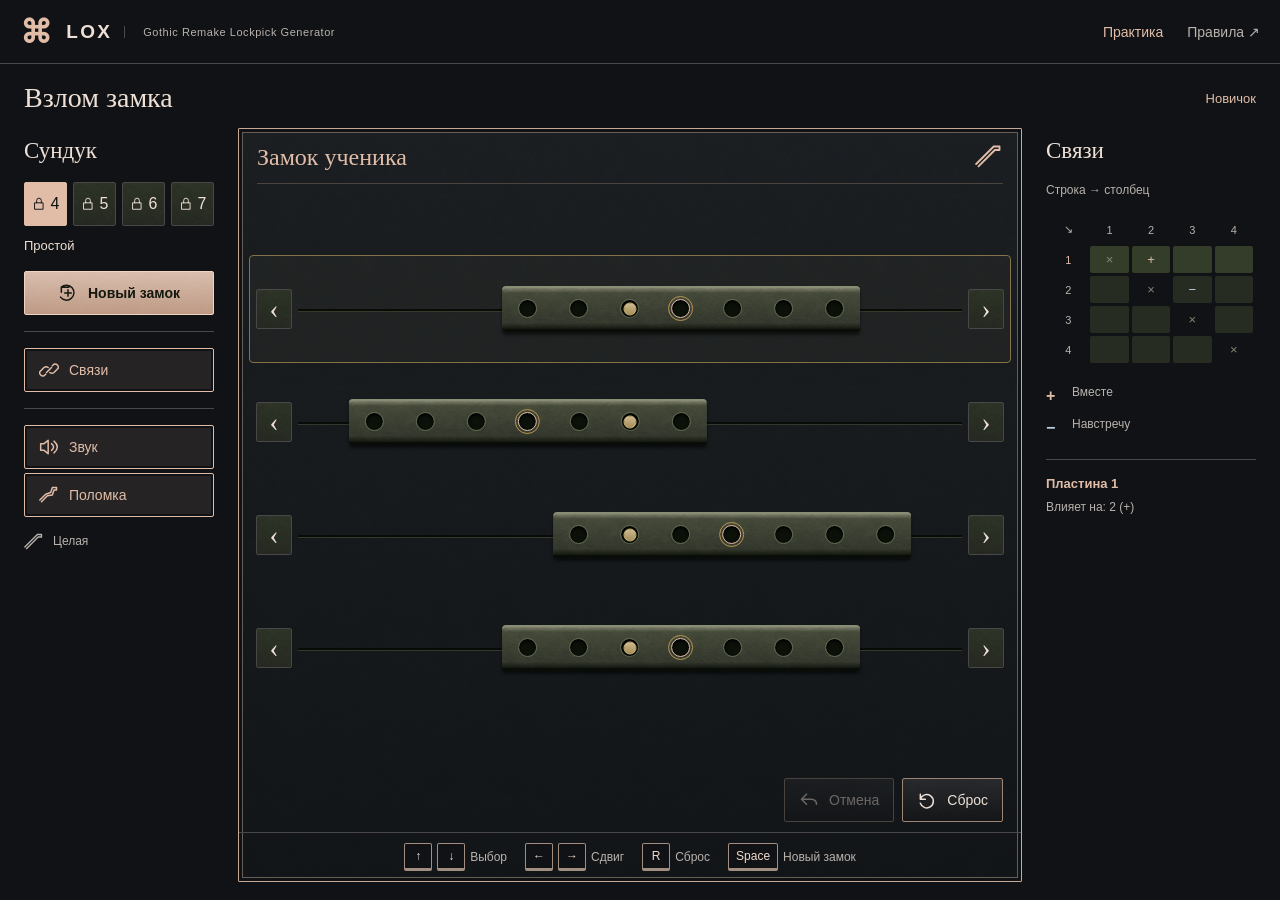
==== index.html @ d57dace9 "Flash LOX on pick break without intercepting input" ====
<!doctype html>
<html lang="ru"><head><meta charset="UTF-8"><meta name="viewport" content="width=device-width,initial-scale=1,viewport-fit=cover"><meta name="theme-color" content="#111310"><meta name="description" content="LOX — игра по мотивам взлома замков Gothic Remake: случайные решаемые сундуки, связанные пластины и объяснение механики."><title>LOX</title><link rel="stylesheet" href="./style.css?v=299eef007b3b"></head>
<body class="game-page"><header class="header"><a href="./" class="brand"><span class="brand-mark">⌘</span> LOX <span class="brand-sub">Gothic Remake Lockpick Generator</span></a><nav aria-label="Главная навигация"><a href="./" aria-current="page">Практика</a><a href="./guide.html">Правила <span aria-hidden="true">↗</span></a></nav><div class="mobile-nav"><button id="open-links"><svg class="icon" viewBox="0 0 24 24" fill="none" stroke="currentColor" stroke-width="1.6" stroke-linecap="round" stroke-linejoin="round" aria-hidden="true"><path d="m9 15 6-6 M8 17l-2 2a4 4 0 0 1-5-5l5-5a4 4 0 0 1 5 0 M16 7l2-2a4 4 0 0 1 5 5l-5 5a4 4 0 0 1-5 0"/></svg><span>Связи</span></button><button id="open-menu"><svg class="icon" viewBox="0 0 24 24" fill="none" stroke="currentColor" stroke-width="1.6" stroke-linecap="round" stroke-linejoin="round" aria-hidden="true"><path d="M4 6h16M4 12h16M4 18h16"/></svg><span>Меню</span></button></div></header>
<main class="workspace"><div class="page-heading"><h1>Взлом замка</h1><div class="mode-tag" id="mode-tag">Новичок</div></div>
<div class="layout"><aside class="setup"><section><h2>Сундук</h2><fieldset><legend class="sr-only">Сложность замка</legend><div class="levels"><button data-count="4" aria-pressed="true"><svg class="icon" viewBox="0 0 24 24" fill="none" stroke="currentColor" stroke-width="1.6" stroke-linecap="round" stroke-linejoin="round" aria-hidden="true"><path d="M5 10h14v11H5z M8 10V6a4 4 0 0 1 8 0v4"/></svg><span>4</span></button><button data-count="5" aria-pressed="false"><svg class="icon" viewBox="0 0 24 24" fill="none" stroke="currentColor" stroke-width="1.6" stroke-linecap="round" stroke-linejoin="round" aria-hidden="true"><path d="M5 10h14v11H5z M8 10V6a4 4 0 0 1 8 0v4"/></svg><span>5</span></button><button data-count="6" aria-pressed="false"><svg class="icon" viewBox="0 0 24 24" fill="none" stroke="currentColor" stroke-width="1.6" stroke-linecap="round" stroke-linejoin="round" aria-hidden="true"><path d="M5 10h14v11H5z M8 10V6a4 4 0 0 1 8 0v4"/></svg><span>6</span></button><button data-count="7" aria-pressed="false"><svg class="icon" viewBox="0 0 24 24" fill="none" stroke="currentColor" stroke-width="1.6" stroke-linecap="round" stroke-linejoin="round" aria-hidden="true"><path d="M5 10h14v11H5z M8 10V6a4 4 0 0 1 8 0v4"/></svg><span>7</span></button></div></fieldset><div class="level-caption"><strong id="difficulty">Простой</strong></div><button class="primary" id="new"><svg class="icon" viewBox="0 0 24 24" fill="none" stroke="currentColor" stroke-width="1.6" stroke-linecap="round" stroke-linejoin="round" aria-hidden="true"><path d="M4 5h9M4 5v6M4 5a9 9 0 1 1-1 12 M12 8v8m-4-4h8"/></svg><span>Новый замок</span></button></section><section class="settings"><button class="toggle" id="show-links" aria-pressed="true"><svg class="icon" viewBox="0 0 24 24" fill="none" stroke="currentColor" stroke-width="1.6" stroke-linecap="round" stroke-linejoin="round" aria-hidden="true"><path d="m9 15 6-6 M8 17l-2 2a4 4 0 0 1-5-5l5-5a4 4 0 0 1 5 0 M16 7l2-2a4 4 0 0 1 5 5l-5 5a4 4 0 0 1-5 0"/></svg><span>Связи</span></button></section><section class="audio-settings"><button class="toggle" id="sound" aria-pressed="true"><svg class="icon" viewBox="0 0 24 24" fill="none" stroke="currentColor" stroke-width="1.6" stroke-linecap="round" stroke-linejoin="round" aria-hidden="true"><path d="M11 4 6 8H2v8h4l5 4z M15 8q5 4 0 8 M18 5q8 7 0 14"/></svg><span>Звук</span></button><button class="toggle" id="fragile" aria-pressed="true"><svg class="icon" viewBox="0 0 24 24" fill="none" stroke="currentColor" stroke-width="1.6" stroke-linecap="round" stroke-linejoin="round" aria-hidden="true"><path d="M3 20 10 13l6-1 2-6h3V3h-5l-2 6-6 2-7 7"/></svg><span>Поломка</span></button><p class="fine" id="pick-status">Целая</p><button id="replace-pick" class="primary" hidden><svg class="icon" viewBox="0 0 24 24" fill="none" stroke="currentColor" stroke-width="1.6" stroke-linecap="round" stroke-linejoin="round" aria-hidden="true"><path d="M3 20 17 6h4V3h-5L1 18"/></svg><span>Заменить</span></button></section></aside>
<section class="game" aria-label="Замок"><div class="game-heading"><div><h2 id="chest-name">Замок ученика</h2></div><span id="status-label" class="status-label">Закрыт</span></div><div id="board" class="board"></div><div class="game-bottom"><div id="result" class="result" role="status" hidden></div><div class="secondary-actions"><button id="undo" class="quiet" disabled><svg class="icon" viewBox="0 0 24 24" fill="none" stroke="currentColor" stroke-width="1.6" stroke-linecap="round" stroke-linejoin="round" aria-hidden="true"><path d="M9 5 3 11l6 6M3 11h12a6 6 0 0 1 6 6"/></svg><span>Отмена</span></button><button id="reset" class="quiet"><svg class="icon" viewBox="0 0 24 24" fill="none" stroke="currentColor" stroke-width="1.6" stroke-linecap="round" stroke-linejoin="round" aria-hidden="true"><path d="M4 5v6h6 M4 11a8 8 0 1 1 0 5"/></svg><span>Сброс</span></button></div></div><div class="mobile-controls"><button id="mobile-left" aria-label="Сдвинуть выбранную пластину влево">‹</button><button id="mobile-action" aria-label="Новый замок"><svg class="icon" viewBox="0 0 24 24" fill="none" stroke="currentColor" stroke-width="1.6" stroke-linecap="round" stroke-linejoin="round" aria-hidden="true"><path d="M4 5h9M4 5v6M4 5a9 9 0 1 1-1 12 M12 8v8m-4-4h8"/></svg><span>Новый замок</span></button><button id="mobile-right" aria-label="Сдвинуть выбранную пластину вправо">›</button></div><div class="keyboard-hint"><span><kbd>↑</kbd><kbd>↓</kbd> Выбор</span><span><kbd>←</kbd><kbd>→</kbd> Сдвиг</span><span><kbd>R</kbd> Сброс</span><span><kbd>Space</kbd> Новый замок</span></div></section>
<aside class="connections"><h2>Связи</h2><p class="connection-intro">Строка → столбец</p><div id="matrix"></div><div class="link-legend"><p><b class="same">+</b><span>Вместе</span></p><p><b class="opposite">−</b><span>Навстречу</span></p></div><div class="selected-note" id="selected-note"></div></aside></div><footer><span>LOX</span><a href="./guide.html">Правила</a></footer></main><dialog id="mobile-menu" class="game-sheet" aria-labelledby="menu-title"><div class="sheet-heading"><h2 id="menu-title">Меню</h2><button data-close aria-label="Закрыть меню">✕</button></div><div id="menu-content"></div><a class="rules-link" href="./guide.html">Правила ↗</a></dialog><dialog id="mobile-links" class="game-sheet" aria-labelledby="links-title"><div class="sheet-heading"><h2 id="links-title">Связи</h2><button data-close aria-label="Закрыть связи">✕</button></div><div id="links-content"></div></dialog><div id="break-flash" class="break-flash" aria-hidden="true"><span>LOX</span></div><script type="module" src="./app.js?v=8a632937f5eb"></script></body></html>
---- style.css ----
:root{color-scheme:dark;--bg:#111310;--panel:#1a1e18;--line:#3c4235;--muted:#aeb3a3;--text:#e7e8dd;--gold:#d4b875;--red:#eb9b86;--metal:url('./assets/iron.jpg?v=0854e45d810f');--spring:cubic-bezier(.18,.85,.3,1.06);font:16px Arial,Helvetica,sans-serif;color:var(--text);background:var(--bg)}
@supports (transition-timing-function:linear(0,1)){:root{--spring:linear(0,.16,.44,.7,.88,.98,1.018,1.012,1)}}
*{box-sizing:border-box}body{margin:0}a{color:inherit;text-decoration:none}button,input,a{-webkit-tap-highlight-color:transparent}button,a{touch-action:manipulation}button{font:inherit;color:inherit;cursor:pointer;border:1px solid var(--line);border-radius:4px;background:linear-gradient(#293023dd,#20251ddd),var(--metal);transition:transform 180ms var(--spring),border-color 150ms,background-color 150ms}button:hover:not(:disabled){border-color:var(--gold)}button:active:not(:disabled){transform:scale(.96)}button:disabled{opacity:.4;cursor:default}button:focus-visible,a:focus-visible,input:focus-visible,summary:focus-visible,.plate:focus-visible{outline:2px solid var(--gold);outline-offset:2px}h1,h2,h3{font-family:Georgia,serif;font-weight:400;text-wrap:balance;margin:0}p{line-height:1.45;margin:0}h1{font-size:28px}h2{font-size:23px}h3{font-size:21px}[hidden]{display:none!important}.sr-only{position:absolute;width:1px;height:1px;padding:0;margin:-1px;overflow:hidden;clip:rect(0,0,0,0);white-space:nowrap;border:0}
.header{height:calc(64px + env(safe-area-inset-top));padding:env(safe-area-inset-top) max(20px,env(safe-area-inset-right)) 0 max(20px,env(safe-area-inset-left));border-bottom:1px solid var(--line);display:flex;align-items:center;justify-content:space-between;gap:20px}.brand{display:flex;align-items:center;gap:12px;font-size:19px;font-weight:600;letter-spacing:.12em}.brand-mark{color:var(--gold);font-size:32px}.brand-sub{font-size:11px;letter-spacing:.05em;font-weight:400;color:var(--muted);padding-left:18px;border-left:1px solid var(--line)}nav{display:flex;gap:24px;font-size:14px}nav a{padding:12px 0;color:var(--muted)}nav a[aria-current],nav a:hover{color:var(--gold)}.mobile-nav,.mobile-controls{display:none}
.game-page{height:100dvh;overflow:hidden;overscroll-behavior:none}.workspace{max-width:1600px;margin:0 auto}.game-page .workspace{height:calc(100dvh - 64px - env(safe-area-inset-top));padding:18px 24px max(18px,env(safe-area-inset-bottom));display:flex;flex-direction:column;gap:14px}.page-heading{display:flex;align-items:center;justify-content:space-between;flex:none}.mode-tag{color:var(--gold);font-size:13px}.layout{display:grid;grid-template-columns:190px minmax(0,1fr) 210px;gap:24px;flex:1;min-height:0}.setup,.connections{min-height:0;overflow:auto;padding:10px 0}.setup h2,.connections h2{margin-bottom:18px}fieldset{border:0;margin:0;padding:0}.levels{display:flex;gap:6px}.levels button{flex:1;min-width:0;height:44px}.levels button[aria-pressed=true]{background:var(--gold);color:var(--bg);border-color:var(--gold)}.level-caption{font-size:13px;margin:12px 0 18px}.level-caption strong{font-weight:400}.primary{width:100%;min-height:44px;display:flex;align-items:center;justify-content:space-between;padding:10px 12px;background:linear-gradient(#d4b875ee,#b89c5bee),var(--metal);color:#15180f;border-color:var(--gold);font-size:14px;font-weight:600}.settings{margin:20px 0;padding:18px 0;border-block:1px solid var(--line)}.check{display:flex;align-items:center;gap:10px;min-height:36px;font-size:14px;cursor:pointer}.audio-settings .check{margin-bottom:8px}input[type=checkbox]{appearance:none;flex:none;width:30px;height:18px;margin:0;border-radius:12px;background:#393f32;border:1px solid #717964;position:relative}input[type=checkbox]:before{content:'';position:absolute;left:3px;top:3px;width:10px;height:10px;border-radius:50%;background:var(--muted);transition:transform 180ms var(--spring)}input:checked{border-color:var(--gold)}input:checked:before{background:var(--gold);transform:translateX(12px)}.fine{color:var(--muted);font-size:12px;margin:10px 0}.audio-settings .primary{margin-top:12px}
.game{min-width:0;min-height:0;display:flex;flex-direction:column;border:3px solid #555747;border-radius:6px;background:linear-gradient(#191d17f5,#171b15f5),var(--metal);box-shadow:inset 0 0 0 1px #090c08;overflow:hidden}.game-heading{padding:14px 18px;display:flex;align-items:center;justify-content:space-between;gap:10px;flex:none}.game-heading h2{font-size:24px}.status-label{font-size:11px;padding:6px 8px;border:1px solid #656047;color:var(--gold);border-radius:3px;flex:none}.status-label.won{color:var(--red);border-color:var(--red)}.board{flex:1;min-height:0;display:flex;flex-direction:column;justify-content:center;gap:5px;padding:0 10px}.plate{flex:1;min-height:0;max-height:108px;display:grid;grid-template-columns:36px minmax(0,1fr) 36px;gap:6px;align-items:center;padding:3px 6px;border:1px solid transparent;border-radius:4px;touch-action:none;user-select:none;-webkit-user-select:none}.plate.selected{background:#d4b8750b;border-color:#827448}.arrow{height:40px;font:27px Georgia,serif;padding:0}.rail{position:relative;min-width:0;height:100%;max-height:64px;overflow:hidden;container-type:inline-size}.rail:before{content:'';position:absolute;top:50%;left:0;right:0;height:2px;background:#080b07;box-shadow:0 1px #34392b}.plate-track{position:absolute;top:50%;left:calc(100% * 3 / 13);width:calc(100% * 7 / 13);height:78%;max-height:46px;translate:0 -50%;display:grid;grid-template-columns:repeat(7,minmax(0,1fr));align-items:center;background:linear-gradient(#a2a58a99,#434b37bb 12%,#2d3427aa 85%,#10150dee),var(--metal);background-size:auto,128px;border-top:2px solid #888e73;border-bottom:3px solid #090d07;border-radius:4px;box-shadow:0 3px 3px #0008;transition:transform 170ms var(--spring) 45ms}.hole{justify-self:center;width:clamp(8px,3.5cqw,19px);aspect-ratio:1;border-radius:50%;background:#0b1009;border:1px solid #677056;box-shadow:inset 0 2px 3px #000}.hole.target{border-color:var(--gold);outline:1px solid #b99552;outline-offset:2px}.fixed-pin{position:absolute;left:50%;top:50%;width:clamp(5px,2.3cqw,13px);aspect-ratio:1;border-radius:50%;transform:translate(-50%,-50%);background:linear-gradient(#e4cea0dd,#b4995cdd),var(--metal);border:1px solid #d1b779;box-shadow:0 1px 2px #000;pointer-events:none;z-index:1}.centered .fixed-pin{background:linear-gradient(#ed8868dd,#be4f35dd),var(--metal);border-color:#ed9276;box-shadow:0 1px 2px #321309}.moving .fixed-pin{animation:pin-dip 250ms linear}.plate.blocked{border-color:var(--red);background:#56302366;animation:edge-shake 240ms ease-out}.blocked .plate-track{border-color:var(--red)}
@keyframes pin-dip{0%{transform:translate(-50%,-50%) scale(1)}18%,86%{transform:translate(-50%,-50%) scale(.84)}94%{transform:translate(-50%,-50%) scale(1.015)}100%{transform:translate(-50%,-50%) scale(1)}}
@keyframes edge-shake{0%,100%{transform:translateX(0)}18%{transform:translateX(-4px)}40%{transform:translateX(3px)}65%{transform:translateX(-2px)}82%{transform:translateX(1px)}}
.board-legend{padding:6px 18px;display:flex;justify-content:flex-end;font-size:12px;color:var(--red);flex:none}.game-feedback{flex:none;min-height:32px;padding:7px 18px;border-block:1px solid var(--line);font-size:12px;color:var(--muted);line-height:1.4}.game-feedback.error{color:var(--red)}.game-bottom{padding:7px 18px;display:flex;align-items:center;justify-content:space-between;gap:10px;flex:none}.metrics{display:flex;gap:18px}.metrics div{display:flex;align-items:baseline;gap:5px}.metrics span{font-size:17px}.metrics small{font-size:11px;color:var(--muted)}.secondary-actions{display:flex;gap:12px}.quiet{border:0;background:none;min-height:36px;font-size:12px;padding:4px}.keyboard-hint{display:flex;justify-content:center;gap:14px;padding:8px;font-size:11px;color:var(--muted);border-top:1px solid var(--line);flex:none}kbd{font:inherit}.game-page footer{display:none}.connection-intro{font-size:12px;color:var(--muted);margin-bottom:14px}table{width:100%;table-layout:fixed;border-spacing:3px;font-size:13px}th,td{height:27px;text-align:center;font-weight:400}th{font-size:11px;color:var(--muted)}td{background:#262c21;border-radius:2px}.self{background:transparent;color:#7e8872}.active td{background:#343d29}.active th,.same{color:var(--gold)}.opposite{color:#b9d0dc}.link-legend{margin-top:18px}.link-legend p{display:flex;gap:12px;margin:8px 0;font-size:12px;color:var(--muted)}.link-legend b{font-size:16px;width:14px}.selected-note{border-top:1px solid var(--line);margin-top:20px;padding-top:16px;font-size:13px;color:var(--gold)}.selected-note p{font-size:12px;color:var(--muted);margin-top:8px}.hidden-map{padding:20px;text-align:center;color:var(--muted)}.hidden-map span{display:block;font-size:28px;margin-bottom:12px}
.game-sheet{color:var(--text);background:var(--panel);border:1px solid #72765c;border-radius:10px;width:min(440px,calc(100% - 20px));max-height:calc(100dvh - 24px);padding:18px 22px;overscroll-behavior:contain}.game-sheet::backdrop{background:#000b}.sheet-heading{display:flex;justify-content:space-between;align-items:center;margin-bottom:14px}.sheet-heading button{width:44px;height:44px}.game-sheet .setup,.game-sheet .connections{padding:0;overflow:visible}.game-sheet .setup h2,.game-sheet .connections h2{display:none}.game-sheet .check{min-height:44px}.game-sheet table td,.game-sheet table th{height:32px}.rules-link{display:block;color:var(--gold);padding:16px 0 4px}
@media(max-width:1100px),(max-height:700px){.game-page .header{height:calc(52px + env(safe-area-inset-top));gap:10px}.game-page .header nav,.game-page .page-heading{display:none}.game-page .workspace{height:calc(100dvh - 52px - env(safe-area-inset-top));padding:8px max(10px,env(safe-area-inset-right)) max(8px,env(safe-area-inset-bottom)) max(10px,env(safe-area-inset-left));max-width:900px;width:100%}.layout{display:flex}.game{width:100%}.mobile-nav{display:flex;gap:6px}.mobile-nav button{min-height:44px;padding:0 12px;background:none;border-color:transparent;font-size:14px}.mobile-controls{display:grid;grid-template-columns:56px 1fr 56px;gap:8px;padding:6px 10px 8px;border-top:1px solid var(--line);flex:none}.mobile-controls button{height:44px;font-size:28px}.mobile-controls #mobile-action{font-size:13px;border-color:transparent;background:none;color:var(--muted)}.mobile-controls #mobile-action.ready{background:var(--gold);color:var(--bg)}.keyboard-hint{display:none}.plate{grid-template-columns:minmax(0,1fr);padding:3px 6px;max-height:100px}.plate .arrow{display:none}.game-heading{padding:10px 14px}.game-heading h2{font-size:21px}}
@media(max-width:650px){.brand-sub,.brand-mark{display:none}.header{padding-left:16px;padding-right:12px}.board{padding:0 6px;gap:3px}.game-heading h2{font-size:20px}.game-bottom,.game-feedback{padding-left:12px;padding-right:12px}.metrics{gap:12px}.secondary-actions{gap:8px}}
@media(max-height:500px){.game-page .workspace{max-width:none;padding-top:4px;padding-bottom:4px}.game-page .game{display:grid;grid-template-columns:minmax(0,1fr) 210px;grid-template-rows:40px minmax(0,1fr) 42px 58px}.board{grid-column:1;grid-row:1/5;padding:5px;gap:1px}.game-heading{grid-column:2;grid-row:1}.game-heading h2{font-size:17px}.status-label{display:none}.board-legend{display:none}.game-feedback{grid-column:2;grid-row:2;align-self:start}.game-bottom{grid-column:2;grid-row:3;padding:2px 6px;gap:4px}.metrics{gap:8px}.metrics small{font-size:9px}.secondary-actions{gap:4px}.quiet{font-size:11px}.mobile-controls{grid-column:2;grid-row:4;grid-template-columns:40px 1fr 40px;gap:3px;padding:5px}.mobile-controls #mobile-action{font-size:11px}.plate-track{height:78%;border-top-width:1px;border-bottom-width:1px}.rail{container-type:size}.hole{width:min(3.5cqw,42cqh)}.fixed-pin{width:min(2.3cqw,28cqh)}}
@media(max-height:500px) and (max-width:500px){.game-page .game{grid-template-columns:minmax(0,1fr) 140px}.game-heading h2{font-size:15px}.game-bottom{flex-wrap:wrap;align-content:center}.metrics small{display:none}.mobile-controls{grid-template-columns:32px 1fr 32px}.mobile-controls #mobile-action{font-size:10px}}
.guide{max-width:1000px;padding:26px 24px 30px}.manual-heading{display:flex;align-items:center;justify-content:space-between;margin-bottom:22px;gap:16px}.manual-heading h1{font-size:32px}.return{display:inline-flex;align-items:center;justify-content:center;padding:12px 22px;background:var(--gold);color:var(--bg);border:1px solid var(--gold);border-radius:4px;min-height:44px;font-size:14px}.manual-grid{display:grid;grid-template-columns:1.15fr 1fr;gap:0;background:linear-gradient(#1b211af2,#171c15f2),var(--metal);border:2px solid #62634e;border-radius:5px}.manual-card{padding:22px 26px;border-bottom:1px solid var(--line)}.manual-card:nth-child(odd){border-right:1px solid var(--line)}.manual-card h2{color:var(--gold);margin-bottom:10px}.manual-card p{font-size:14px;color:#c5cabd;max-width:42ch}.manual-art{height:60px;display:flex;align-items:center;gap:16px;margin-bottom:12px;color:var(--gold);font-size:28px}.demo-pin{width:20px;height:20px;border-radius:50%;background:linear-gradient(#e4cea0dd,#b4995cdd),var(--metal);border:2px solid #090d07;outline:1px solid var(--gold);outline-offset:4px}.demo-pin.red{background:linear-gradient(#ed8868dd,#be4f35dd),var(--metal)}.control-keys{display:flex;gap:6px;align-items:center;font-size:14px;margin-top:14px;color:var(--muted)}.control-keys kbd{border:1px solid #686c55;padding:5px 7px;border-radius:3px;color:var(--text)}.manual-tips{display:flex;gap:8px;flex-direction:column;margin-top:18px}.manual-tips details{border-bottom:1px solid var(--line);padding:10px 0}.manual-tips summary{cursor:pointer;color:var(--gold);font-size:14px;min-height:28px;line-height:28px}.manual-tips p,.source-list{font-size:13px;color:var(--muted);padding:8px 0;line-height:1.5}.source-list{display:flex;gap:18px;flex-wrap:wrap}.source-list a:hover{color:var(--gold)}
@media(max-width:600px){.guide{padding:18px 14px}.manual-heading{margin-bottom:16px}.manual-heading h1{font-size:26px}.manual-card{padding:16px}.manual-card h2{font-size:20px}.manual-card p{font-size:13px}.manual-grid{grid-template-columns:1fr}.manual-card:nth-child(odd){border-right:0}.manual-art{height:32px;float:right;margin:2px 0 12px 16px;font-size:24px;gap:9px}.demo-pin{width:14px;height:14px}.control-keys{flex-wrap:wrap;font-size:12px;margin-top:10px}.guide .return{padding:10px 16px}}
@media(prefers-reduced-motion:reduce){*,*::before{animation:none!important;transition:none!important;scroll-behavior:auto!important}}
/* Game controls: framed keys, tactile buttons, one physical pick. */
:root{--bg:#101215;--panel:#1a1d21;--line:#494747;--gold:#e1bda8;--muted:#b9b2ac;--text:#eee0d6}
body{-webkit-user-select:none;user-select:none;-webkit-touch-callout:none}
.icon{width:20px;height:20px;flex:none;display:inline-block;vertical-align:middle;pointer-events:none}
button{display:inline-flex;align-items:center;justify-content:center;gap:8px;border-radius:2px}
.levels button{gap:4px}.levels .icon{width:13px;height:15px}
.primary{background:linear-gradient(#e4c6b6ed,#c6a18aed),var(--metal);border-color:#f0d4c3;justify-content:center}
.toggle{width:100%;min-height:44px;justify-content:flex-start;padding:9px 12px;margin:4px 0;color:var(--muted);background:#0c0e10;border:1px solid #5d5651}
.toggle[aria-pressed=true]{background:#e1bda81a;color:var(--gold);border-color:var(--gold);box-shadow:inset 0 0 0 2px #101215}
.toggle[aria-pressed=false]{color:#a59d98}.settings{margin:16px 0;padding:12px 0}
#pick-status{display:flex;align-items:center;gap:9px;min-height:30px}.status-label{border:0;padding:0;color:var(--gold)}.status-label .icon{width:28px;height:28px}
.game{border-width:1px;border-color:#c5a995;border-radius:1px;background:linear-gradient(#181c20ef,#111417f5),var(--metal);box-shadow:inset 0 0 0 3px #101215,inset 0 0 0 4px #685d54}
.game-heading{position:relative;padding-bottom:18px}.game-heading:after{content:'';position:absolute;bottom:5px;left:18px;right:18px;height:1px;background:#a38c7759}
.game-sheet,.manual-grid{border-color:#c5a995;border-radius:2px;background:linear-gradient(#171b20f0,#111417f0),var(--metal)}
.game-heading h2,.sheet-heading h2,.manual-heading h1{color:var(--gold)}
.game-bottom{justify-content:flex-end;padding-top:10px;padding-bottom:10px}.secondary-actions{gap:8px}
.quiet{min-height:40px;padding:8px 13px;border:1px solid #9c8573;background:linear-gradient(#25272be8,#101215ed),var(--metal);border-radius:2px;color:var(--text)}
.result{display:flex;align-items:center;gap:9px;margin-right:auto;color:var(--gold);font-size:14px}
.keyboard-hint{gap:18px;padding:10px;flex-wrap:wrap}.keyboard-hint>span{display:flex;align-items:center;gap:5px}
kbd{display:inline-flex;align-items:center;justify-content:center;min-width:25px;height:26px;padding:0 6px;border:1px solid #a18e80;border-bottom-width:3px;background:#101216;border-radius:2px;font:12px Arial,sans-serif;color:#f0dbcd}
.mobile-controls #mobile-action{border:1px solid #807265;background:#1a1d21;color:var(--gold)}
@keyframes pin-dip{0%{transform:translate(-50%,-50%) scale(1)}18%,86%{transform:translate(-50%,-50%) scale(.84)}94%{transform:translate(-50%,-50%) scale(1.015)}100%{transform:translate(-50%,-50%) scale(1)}}
@media(max-height:500px){.game-page .game{grid-template-rows:40px minmax(0,1fr) 58px}.board{grid-row:1/4}.game-bottom{grid-column:2;grid-row:2;align-self:end;flex-direction:column;align-items:stretch;padding:5px;gap:8px}.result{font-size:12px;margin:0}.secondary-actions{gap:5px}.quiet{padding:6px;flex:1;font-size:11px}.quiet .icon{width:16px;height:16px}.mobile-controls{grid-row:3}.mobile-controls .icon{width:16px;height:16px}.mobile-controls #mobile-action{gap:3px}}
@media(max-width:500px){.quiet{padding:7px 9px}.result{font-size:12px;gap:5px}.result .icon{width:16px;height:16px}}
/* Shared control measurements, including the initial HTML before JS runs. */
.primary,.toggle,.quiet{min-height:44px;padding:10px 14px;font-size:14px;line-height:20px;gap:10px}
.primary .icon,.toggle .icon,.quiet .icon{width:20px;height:20px;stroke-width:1.8}
button>span{display:block;line-height:20px}.toggle{display:flex;align-items:center}.levels button{height:44px;padding:0 5px;gap:5px}.levels .icon{width:14px;height:16px}
.keyboard-hint{font-size:12px;line-height:20px}.keyboard-hint kbd{height:28px;min-width:28px;padding:0 7px}
@media(max-height:500px){.quiet{min-height:40px;padding:8px;font-size:12px;gap:6px}.quiet .icon{width:18px;height:18px}}

.break-flash{position:fixed;inset:0;z-index:10;display:grid;place-items:center;background:#0005;opacity:0;visibility:hidden;pointer-events:none;user-select:none;-webkit-user-select:none;-webkit-touch-callout:none}
.break-flash span{pointer-events:none;font:700 clamp(80px,23vmin,240px)/1 Georgia,serif;letter-spacing:.06em;padding-left:.06em;color:#efd7c6;text-shadow:0 3px 0 #361a14,0 0 24px #0008}
.break-flash.active{visibility:visible;animation:break-fade 1000ms ease-out both}
.break-flash.active span{animation:break-pop 110ms cubic-bezier(.16,.9,.25,1.1) both}
@keyframes break-fade{0%,8%{opacity:1}100%{opacity:0}}
@keyframes break-pop{from{transform:scale(.88)}to{transform:scale(1)}}
@media(prefers-reduced-motion:reduce){.break-flash.active{animation:break-fade 1000ms ease-out both!important}.break-flash.active span{animation:none!important}}
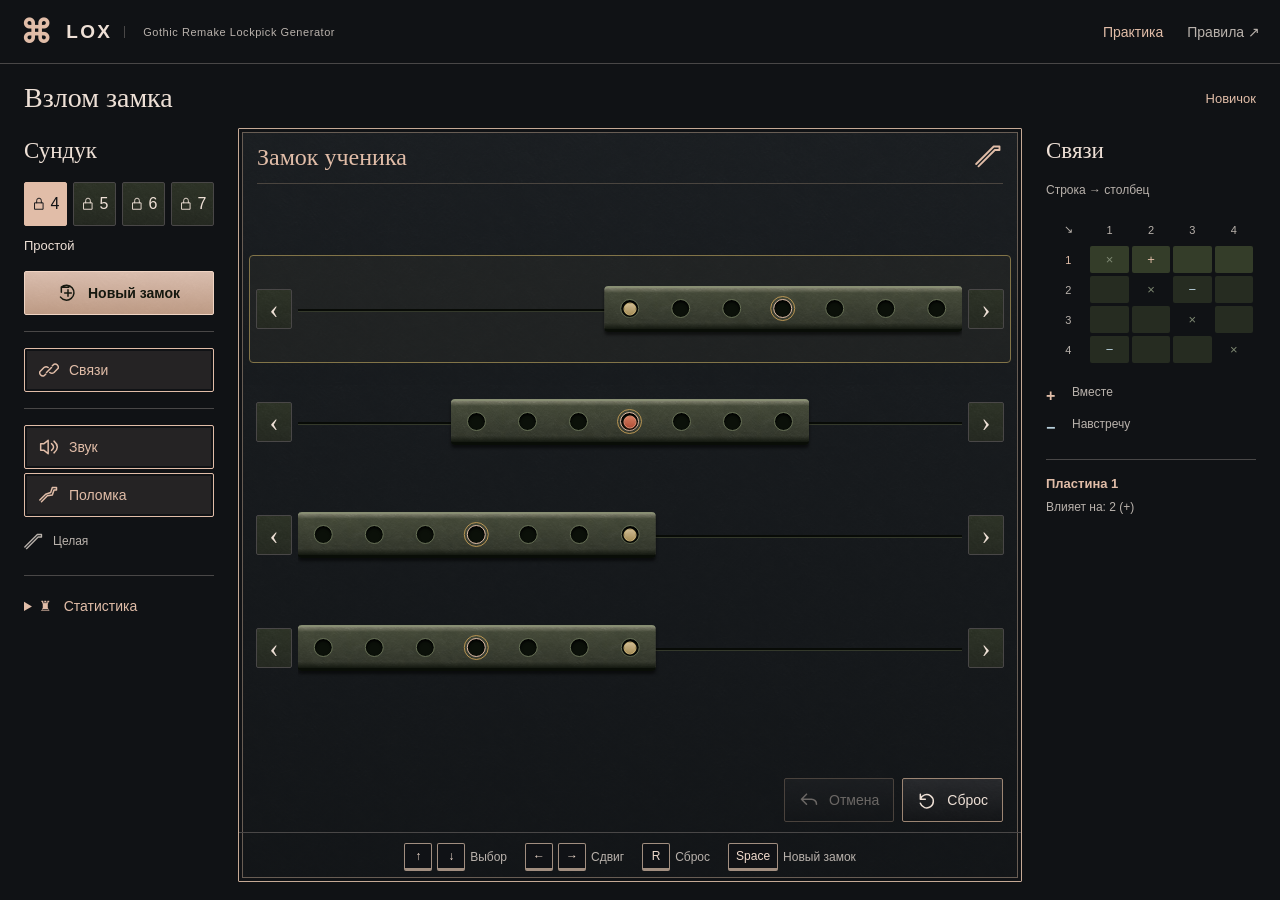
==== commit 14b23cdf: "Store personal lock statistics in localStorage" ====
--- a/index.html
+++ b/index.html
@@ -1,7 +1,7 @@
 <!doctype html>
-<html lang="ru"><head><meta charset="UTF-8"><meta name="viewport" content="width=device-width,initial-scale=1,viewport-fit=cover"><meta name="theme-color" content="#111310"><meta name="description" content="LOX — игра по мотивам взлома замков Gothic Remake: случайные решаемые сундуки, связанные пластины и объяснение механики."><title>LOX</title><link rel="stylesheet" href="./style.css?v=299eef007b3b"></head>
+<html lang="ru"><head><meta charset="UTF-8"><meta name="viewport" content="width=device-width,initial-scale=1,viewport-fit=cover"><meta name="theme-color" content="#111310"><meta name="description" content="LOX — игра по мотивам взлома замков Gothic Remake: случайные решаемые сундуки, связанные пластины и объяснение механики."><title>LOX</title><link rel="stylesheet" href="./style.css?v=3e0ea3fb53c1"></head>
 <body class="game-page"><header class="header"><a href="./" class="brand"><span class="brand-mark">⌘</span> LOX <span class="brand-sub">Gothic Remake Lockpick Generator</span></a><nav aria-label="Главная навигация"><a href="./" aria-current="page">Практика</a><a href="./guide.html">Правила <span aria-hidden="true">↗</span></a></nav><div class="mobile-nav"><button id="open-links"><svg class="icon" viewBox="0 0 24 24" fill="none" stroke="currentColor" stroke-width="1.6" stroke-linecap="round" stroke-linejoin="round" aria-hidden="true"><path d="m9 15 6-6 M8 17l-2 2a4 4 0 0 1-5-5l5-5a4 4 0 0 1 5 0 M16 7l2-2a4 4 0 0 1 5 5l-5 5a4 4 0 0 1-5 0"/></svg><span>Связи</span></button><button id="open-menu"><svg class="icon" viewBox="0 0 24 24" fill="none" stroke="currentColor" stroke-width="1.6" stroke-linecap="round" stroke-linejoin="round" aria-hidden="true"><path d="M4 6h16M4 12h16M4 18h16"/></svg><span>Меню</span></button></div></header>
 <main class="workspace"><div class="page-heading"><h1>Взлом замка</h1><div class="mode-tag" id="mode-tag">Новичок</div></div>
-<div class="layout"><aside class="setup"><section><h2>Сундук</h2><fieldset><legend class="sr-only">Сложность замка</legend><div class="levels"><button data-count="4" aria-pressed="true"><svg class="icon" viewBox="0 0 24 24" fill="none" stroke="currentColor" stroke-width="1.6" stroke-linecap="round" stroke-linejoin="round" aria-hidden="true"><path d="M5 10h14v11H5z M8 10V6a4 4 0 0 1 8 0v4"/></svg><span>4</span></button><button data-count="5" aria-pressed="false"><svg class="icon" viewBox="0 0 24 24" fill="none" stroke="currentColor" stroke-width="1.6" stroke-linecap="round" stroke-linejoin="round" aria-hidden="true"><path d="M5 10h14v11H5z M8 10V6a4 4 0 0 1 8 0v4"/></svg><span>5</span></button><button data-count="6" aria-pressed="false"><svg class="icon" viewBox="0 0 24 24" fill="none" stroke="currentColor" stroke-width="1.6" stroke-linecap="round" stroke-linejoin="round" aria-hidden="true"><path d="M5 10h14v11H5z M8 10V6a4 4 0 0 1 8 0v4"/></svg><span>6</span></button><button data-count="7" aria-pressed="false"><svg class="icon" viewBox="0 0 24 24" fill="none" stroke="currentColor" stroke-width="1.6" stroke-linecap="round" stroke-linejoin="round" aria-hidden="true"><path d="M5 10h14v11H5z M8 10V6a4 4 0 0 1 8 0v4"/></svg><span>7</span></button></div></fieldset><div class="level-caption"><strong id="difficulty">Простой</strong></div><button class="primary" id="new"><svg class="icon" viewBox="0 0 24 24" fill="none" stroke="currentColor" stroke-width="1.6" stroke-linecap="round" stroke-linejoin="round" aria-hidden="true"><path d="M4 5h9M4 5v6M4 5a9 9 0 1 1-1 12 M12 8v8m-4-4h8"/></svg><span>Новый замок</span></button></section><section class="settings"><button class="toggle" id="show-links" aria-pressed="true"><svg class="icon" viewBox="0 0 24 24" fill="none" stroke="currentColor" stroke-width="1.6" stroke-linecap="round" stroke-linejoin="round" aria-hidden="true"><path d="m9 15 6-6 M8 17l-2 2a4 4 0 0 1-5-5l5-5a4 4 0 0 1 5 0 M16 7l2-2a4 4 0 0 1 5 5l-5 5a4 4 0 0 1-5 0"/></svg><span>Связи</span></button></section><section class="audio-settings"><button class="toggle" id="sound" aria-pressed="true"><svg class="icon" viewBox="0 0 24 24" fill="none" stroke="currentColor" stroke-width="1.6" stroke-linecap="round" stroke-linejoin="round" aria-hidden="true"><path d="M11 4 6 8H2v8h4l5 4z M15 8q5 4 0 8 M18 5q8 7 0 14"/></svg><span>Звук</span></button><button class="toggle" id="fragile" aria-pressed="true"><svg class="icon" viewBox="0 0 24 24" fill="none" stroke="currentColor" stroke-width="1.6" stroke-linecap="round" stroke-linejoin="round" aria-hidden="true"><path d="M3 20 10 13l6-1 2-6h3V3h-5l-2 6-6 2-7 7"/></svg><span>Поломка</span></button><p class="fine" id="pick-status">Целая</p><button id="replace-pick" class="primary" hidden><svg class="icon" viewBox="0 0 24 24" fill="none" stroke="currentColor" stroke-width="1.6" stroke-linecap="round" stroke-linejoin="round" aria-hidden="true"><path d="M3 20 17 6h4V3h-5L1 18"/></svg><span>Заменить</span></button></section></aside>
+<div class="layout"><aside class="setup"><section><h2>Сундук</h2><fieldset><legend class="sr-only">Сложность замка</legend><div class="levels"><button data-count="4" aria-pressed="true"><svg class="icon" viewBox="0 0 24 24" fill="none" stroke="currentColor" stroke-width="1.6" stroke-linecap="round" stroke-linejoin="round" aria-hidden="true"><path d="M5 10h14v11H5z M8 10V6a4 4 0 0 1 8 0v4"/></svg><span>4</span></button><button data-count="5" aria-pressed="false"><svg class="icon" viewBox="0 0 24 24" fill="none" stroke="currentColor" stroke-width="1.6" stroke-linecap="round" stroke-linejoin="round" aria-hidden="true"><path d="M5 10h14v11H5z M8 10V6a4 4 0 0 1 8 0v4"/></svg><span>5</span></button><button data-count="6" aria-pressed="false"><svg class="icon" viewBox="0 0 24 24" fill="none" stroke="currentColor" stroke-width="1.6" stroke-linecap="round" stroke-linejoin="round" aria-hidden="true"><path d="M5 10h14v11H5z M8 10V6a4 4 0 0 1 8 0v4"/></svg><span>6</span></button><button data-count="7" aria-pressed="false"><svg class="icon" viewBox="0 0 24 24" fill="none" stroke="currentColor" stroke-width="1.6" stroke-linecap="round" stroke-linejoin="round" aria-hidden="true"><path d="M5 10h14v11H5z M8 10V6a4 4 0 0 1 8 0v4"/></svg><span>7</span></button></div></fieldset><div class="level-caption"><strong id="difficulty">Простой</strong></div><button class="primary" id="new"><svg class="icon" viewBox="0 0 24 24" fill="none" stroke="currentColor" stroke-width="1.6" stroke-linecap="round" stroke-linejoin="round" aria-hidden="true"><path d="M4 5h9M4 5v6M4 5a9 9 0 1 1-1 12 M12 8v8m-4-4h8"/></svg><span>Новый замок</span></button></section><section class="settings"><button class="toggle" id="show-links" aria-pressed="true"><svg class="icon" viewBox="0 0 24 24" fill="none" stroke="currentColor" stroke-width="1.6" stroke-linecap="round" stroke-linejoin="round" aria-hidden="true"><path d="m9 15 6-6 M8 17l-2 2a4 4 0 0 1-5-5l5-5a4 4 0 0 1 5 0 M16 7l2-2a4 4 0 0 1 5 5l-5 5a4 4 0 0 1-5 0"/></svg><span>Связи</span></button></section><section class="audio-settings"><button class="toggle" id="sound" aria-pressed="true"><svg class="icon" viewBox="0 0 24 24" fill="none" stroke="currentColor" stroke-width="1.6" stroke-linecap="round" stroke-linejoin="round" aria-hidden="true"><path d="M11 4 6 8H2v8h4l5 4z M15 8q5 4 0 8 M18 5q8 7 0 14"/></svg><span>Звук</span></button><button class="toggle" id="fragile" aria-pressed="true"><svg class="icon" viewBox="0 0 24 24" fill="none" stroke="currentColor" stroke-width="1.6" stroke-linecap="round" stroke-linejoin="round" aria-hidden="true"><path d="M3 20 10 13l6-1 2-6h3V3h-5l-2 6-6 2-7 7"/></svg><span>Поломка</span></button><p class="fine" id="pick-status">Целая</p><button id="replace-pick" class="primary" hidden><svg class="icon" viewBox="0 0 24 24" fill="none" stroke="currentColor" stroke-width="1.6" stroke-linecap="round" stroke-linejoin="round" aria-hidden="true"><path d="M3 20 17 6h4V3h-5L1 18"/></svg><span>Заменить</span></button></section><details id="stats-panel" class="stats-panel"><summary><span aria-hidden="true">♜</span> Статистика</summary><div id="stats-content"></div></details></aside>
 <section class="game" aria-label="Замок"><div class="game-heading"><div><h2 id="chest-name">Замок ученика</h2></div><span id="status-label" class="status-label">Закрыт</span></div><div id="board" class="board"></div><div class="game-bottom"><div id="result" class="result" role="status" hidden></div><div class="secondary-actions"><button id="undo" class="quiet" disabled><svg class="icon" viewBox="0 0 24 24" fill="none" stroke="currentColor" stroke-width="1.6" stroke-linecap="round" stroke-linejoin="round" aria-hidden="true"><path d="M9 5 3 11l6 6M3 11h12a6 6 0 0 1 6 6"/></svg><span>Отмена</span></button><button id="reset" class="quiet"><svg class="icon" viewBox="0 0 24 24" fill="none" stroke="currentColor" stroke-width="1.6" stroke-linecap="round" stroke-linejoin="round" aria-hidden="true"><path d="M4 5v6h6 M4 11a8 8 0 1 1 0 5"/></svg><span>Сброс</span></button></div></div><div class="mobile-controls"><button id="mobile-left" aria-label="Сдвинуть выбранную пластину влево">‹</button><button id="mobile-action" aria-label="Новый замок"><svg class="icon" viewBox="0 0 24 24" fill="none" stroke="currentColor" stroke-width="1.6" stroke-linecap="round" stroke-linejoin="round" aria-hidden="true"><path d="M4 5h9M4 5v6M4 5a9 9 0 1 1-1 12 M12 8v8m-4-4h8"/></svg><span>Новый замок</span></button><button id="mobile-right" aria-label="Сдвинуть выбранную пластину вправо">›</button></div><div class="keyboard-hint"><span><kbd>↑</kbd><kbd>↓</kbd> Выбор</span><span><kbd>←</kbd><kbd>→</kbd> Сдвиг</span><span><kbd>R</kbd> Сброс</span><span><kbd>Space</kbd> Новый замок</span></div></section>
-<aside class="connections"><h2>Связи</h2><p class="connection-intro">Строка → столбец</p><div id="matrix"></div><div class="link-legend"><p><b class="same">+</b><span>Вместе</span></p><p><b class="opposite">−</b><span>Навстречу</span></p></div><div class="selected-note" id="selected-note"></div></aside></div><footer><span>LOX</span><a href="./guide.html">Правила</a></footer></main><dialog id="mobile-menu" class="game-sheet" aria-labelledby="menu-title"><div class="sheet-heading"><h2 id="menu-title">Меню</h2><button data-close aria-label="Закрыть меню">✕</button></div><div id="menu-content"></div><a class="rules-link" href="./guide.html">Правила ↗</a></dialog><dialog id="mobile-links" class="game-sheet" aria-labelledby="links-title"><div class="sheet-heading"><h2 id="links-title">Связи</h2><button data-close aria-label="Закрыть связи">✕</button></div><div id="links-content"></div></dialog><div id="break-flash" class="break-flash" aria-hidden="true"><span>LOX</span></div><script type="module" src="./app.js?v=8a632937f5eb"></script></body></html>
+<aside class="connections"><h2>Связи</h2><p class="connection-intro">Строка → столбец</p><div id="matrix"></div><div class="link-legend"><p><b class="same">+</b><span>Вместе</span></p><p><b class="opposite">−</b><span>Навстречу</span></p></div><div class="selected-note" id="selected-note"></div></aside></div><footer><span>LOX</span><a href="./guide.html">Правила</a></footer></main><dialog id="mobile-menu" class="game-sheet" aria-labelledby="menu-title"><div class="sheet-heading"><h2 id="menu-title">Меню</h2><button data-close aria-label="Закрыть меню">✕</button></div><div id="menu-content"></div><a class="rules-link" href="./guide.html">Правила ↗</a></dialog><dialog id="mobile-links" class="game-sheet" aria-labelledby="links-title"><div class="sheet-heading"><h2 id="links-title">Связи</h2><button data-close aria-label="Закрыть связи">✕</button></div><div id="links-content"></div></dialog><div id="break-flash" class="break-flash" aria-hidden="true"><span>LOX</span></div><script type="module" src="./app.js?v=27266ff0b41d"></script></body></html>
--- a/style.css
+++ b/style.css
@@ -53,3 +53,5 @@
 @keyframes break-fade{0%,8%{opacity:1}100%{opacity:0}}
 @keyframes break-pop{from{transform:scale(.88)}to{transform:scale(1)}}
 @media(prefers-reduced-motion:reduce){.break-flash.active{animation:break-fade 1000ms ease-out both!important}.break-flash.active span{animation:none!important}}
+
+.stats-panel{margin-top:18px;border-top:1px solid var(--line);padding-top:12px}.stats-panel summary{cursor:pointer;font-size:14px;color:var(--gold);padding:10px 0;min-height:44px}.stats-panel summary span{margin-right:8px}.stats-grid{display:grid;grid-template-columns:1fr 1fr;gap:14px 8px;margin:12px 0 20px}.stats-grid div,.stats-records div{min-width:0}.stats-grid dt,.stats-records dt{font-size:12px;color:var(--muted)}.stats-grid dd{font-size:20px;margin:5px 0 0;color:var(--text)}.stats-panel h3{font:14px Arial,sans-serif;color:var(--gold)}.stats-records{margin:10px 0}.stats-records div{display:flex;justify-content:space-between;padding:6px 0}.stats-records dd{margin:0;font-size:14px}
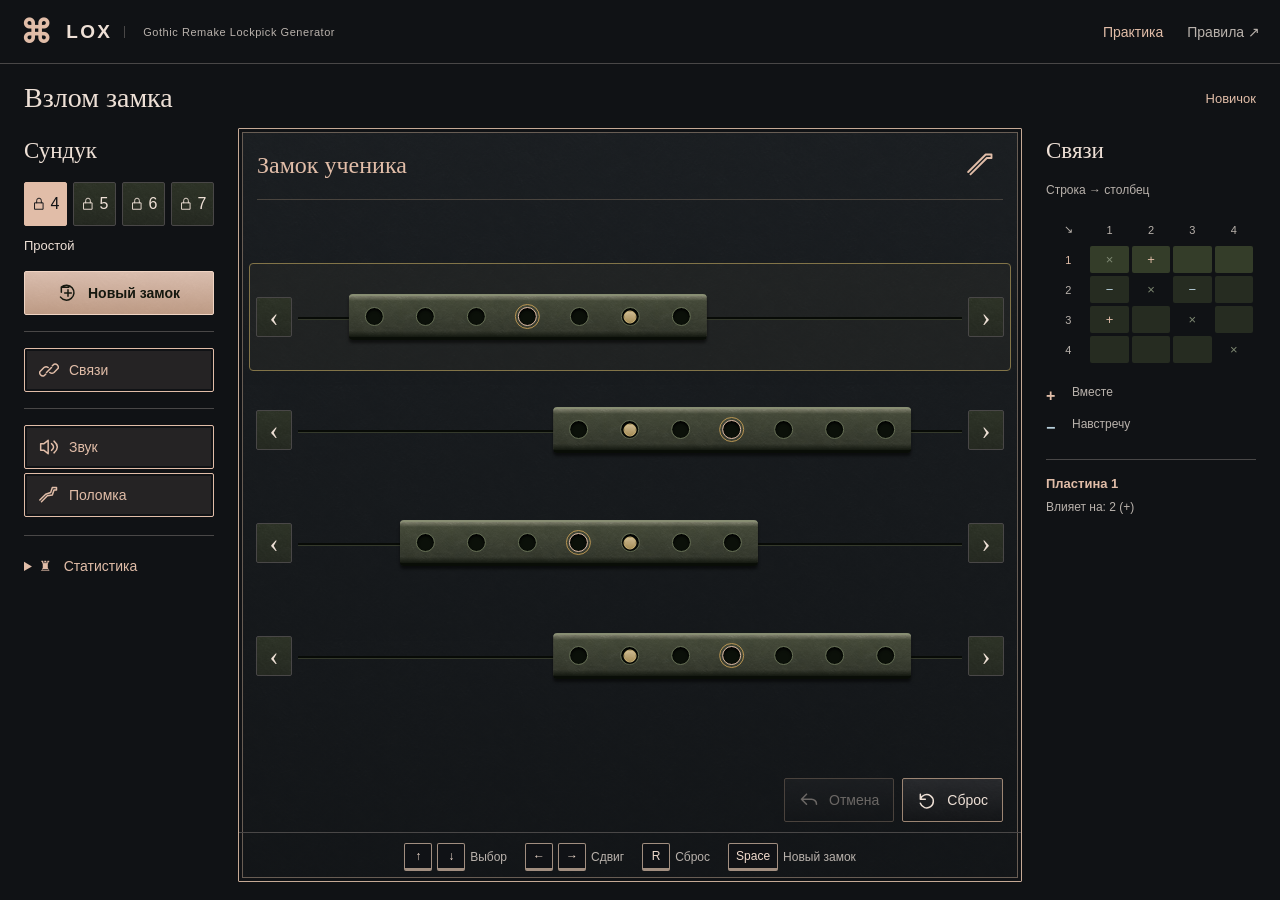
==== commit 4022cb3a: "Consolidate pick state and replacement in lock header" ====
--- a/index.html
+++ b/index.html
@@ -1,7 +1,7 @@
 <!doctype html>
-<html lang="ru"><head><meta charset="UTF-8"><meta name="viewport" content="width=device-width,initial-scale=1,viewport-fit=cover"><meta name="theme-color" content="#111310"><meta name="description" content="LOX — игра по мотивам взлома замков Gothic Remake: случайные решаемые сундуки, связанные пластины и объяснение механики."><title>LOX</title><link rel="stylesheet" href="./style.css?v=3e0ea3fb53c1"></head>
+<html lang="ru"><head><meta charset="UTF-8"><meta name="viewport" content="width=device-width,initial-scale=1,viewport-fit=cover"><meta name="theme-color" content="#111310"><meta name="description" content="LOX — игра по мотивам взлома замков Gothic Remake: случайные решаемые сундуки, связанные пластины и объяснение механики."><title>LOX</title><link rel="stylesheet" href="./style.css?v=d6d9e04a1cca"></head>
 <body class="game-page"><header class="header"><a href="./" class="brand"><span class="brand-mark">⌘</span> LOX <span class="brand-sub">Gothic Remake Lockpick Generator</span></a><nav aria-label="Главная навигация"><a href="./" aria-current="page">Практика</a><a href="./guide.html">Правила <span aria-hidden="true">↗</span></a></nav><div class="mobile-nav"><button id="open-links"><svg class="icon" viewBox="0 0 24 24" fill="none" stroke="currentColor" stroke-width="1.6" stroke-linecap="round" stroke-linejoin="round" aria-hidden="true"><path d="m9 15 6-6 M8 17l-2 2a4 4 0 0 1-5-5l5-5a4 4 0 0 1 5 0 M16 7l2-2a4 4 0 0 1 5 5l-5 5a4 4 0 0 1-5 0"/></svg><span>Связи</span></button><button id="open-menu"><svg class="icon" viewBox="0 0 24 24" fill="none" stroke="currentColor" stroke-width="1.6" stroke-linecap="round" stroke-linejoin="round" aria-hidden="true"><path d="M4 6h16M4 12h16M4 18h16"/></svg><span>Меню</span></button></div></header>
 <main class="workspace"><div class="page-heading"><h1>Взлом замка</h1><div class="mode-tag" id="mode-tag">Новичок</div></div>
-<div class="layout"><aside class="setup"><section><h2>Сундук</h2><fieldset><legend class="sr-only">Сложность замка</legend><div class="levels"><button data-count="4" aria-pressed="true"><svg class="icon" viewBox="0 0 24 24" fill="none" stroke="currentColor" stroke-width="1.6" stroke-linecap="round" stroke-linejoin="round" aria-hidden="true"><path d="M5 10h14v11H5z M8 10V6a4 4 0 0 1 8 0v4"/></svg><span>4</span></button><button data-count="5" aria-pressed="false"><svg class="icon" viewBox="0 0 24 24" fill="none" stroke="currentColor" stroke-width="1.6" stroke-linecap="round" stroke-linejoin="round" aria-hidden="true"><path d="M5 10h14v11H5z M8 10V6a4 4 0 0 1 8 0v4"/></svg><span>5</span></button><button data-count="6" aria-pressed="false"><svg class="icon" viewBox="0 0 24 24" fill="none" stroke="currentColor" stroke-width="1.6" stroke-linecap="round" stroke-linejoin="round" aria-hidden="true"><path d="M5 10h14v11H5z M8 10V6a4 4 0 0 1 8 0v4"/></svg><span>6</span></button><button data-count="7" aria-pressed="false"><svg class="icon" viewBox="0 0 24 24" fill="none" stroke="currentColor" stroke-width="1.6" stroke-linecap="round" stroke-linejoin="round" aria-hidden="true"><path d="M5 10h14v11H5z M8 10V6a4 4 0 0 1 8 0v4"/></svg><span>7</span></button></div></fieldset><div class="level-caption"><strong id="difficulty">Простой</strong></div><button class="primary" id="new"><svg class="icon" viewBox="0 0 24 24" fill="none" stroke="currentColor" stroke-width="1.6" stroke-linecap="round" stroke-linejoin="round" aria-hidden="true"><path d="M4 5h9M4 5v6M4 5a9 9 0 1 1-1 12 M12 8v8m-4-4h8"/></svg><span>Новый замок</span></button></section><section class="settings"><button class="toggle" id="show-links" aria-pressed="true"><svg class="icon" viewBox="0 0 24 24" fill="none" stroke="currentColor" stroke-width="1.6" stroke-linecap="round" stroke-linejoin="round" aria-hidden="true"><path d="m9 15 6-6 M8 17l-2 2a4 4 0 0 1-5-5l5-5a4 4 0 0 1 5 0 M16 7l2-2a4 4 0 0 1 5 5l-5 5a4 4 0 0 1-5 0"/></svg><span>Связи</span></button></section><section class="audio-settings"><button class="toggle" id="sound" aria-pressed="true"><svg class="icon" viewBox="0 0 24 24" fill="none" stroke="currentColor" stroke-width="1.6" stroke-linecap="round" stroke-linejoin="round" aria-hidden="true"><path d="M11 4 6 8H2v8h4l5 4z M15 8q5 4 0 8 M18 5q8 7 0 14"/></svg><span>Звук</span></button><button class="toggle" id="fragile" aria-pressed="true"><svg class="icon" viewBox="0 0 24 24" fill="none" stroke="currentColor" stroke-width="1.6" stroke-linecap="round" stroke-linejoin="round" aria-hidden="true"><path d="M3 20 10 13l6-1 2-6h3V3h-5l-2 6-6 2-7 7"/></svg><span>Поломка</span></button><p class="fine" id="pick-status">Целая</p><button id="replace-pick" class="primary" hidden><svg class="icon" viewBox="0 0 24 24" fill="none" stroke="currentColor" stroke-width="1.6" stroke-linecap="round" stroke-linejoin="round" aria-hidden="true"><path d="M3 20 17 6h4V3h-5L1 18"/></svg><span>Заменить</span></button></section><details id="stats-panel" class="stats-panel"><summary><span aria-hidden="true">♜</span> Статистика</summary><div id="stats-content"></div></details></aside>
-<section class="game" aria-label="Замок"><div class="game-heading"><div><h2 id="chest-name">Замок ученика</h2></div><span id="status-label" class="status-label">Закрыт</span></div><div id="board" class="board"></div><div class="game-bottom"><div id="result" class="result" role="status" hidden></div><div class="secondary-actions"><button id="undo" class="quiet" disabled><svg class="icon" viewBox="0 0 24 24" fill="none" stroke="currentColor" stroke-width="1.6" stroke-linecap="round" stroke-linejoin="round" aria-hidden="true"><path d="M9 5 3 11l6 6M3 11h12a6 6 0 0 1 6 6"/></svg><span>Отмена</span></button><button id="reset" class="quiet"><svg class="icon" viewBox="0 0 24 24" fill="none" stroke="currentColor" stroke-width="1.6" stroke-linecap="round" stroke-linejoin="round" aria-hidden="true"><path d="M4 5v6h6 M4 11a8 8 0 1 1 0 5"/></svg><span>Сброс</span></button></div></div><div class="mobile-controls"><button id="mobile-left" aria-label="Сдвинуть выбранную пластину влево">‹</button><button id="mobile-action" aria-label="Новый замок"><svg class="icon" viewBox="0 0 24 24" fill="none" stroke="currentColor" stroke-width="1.6" stroke-linecap="round" stroke-linejoin="round" aria-hidden="true"><path d="M4 5h9M4 5v6M4 5a9 9 0 1 1-1 12 M12 8v8m-4-4h8"/></svg><span>Новый замок</span></button><button id="mobile-right" aria-label="Сдвинуть выбранную пластину вправо">›</button></div><div class="keyboard-hint"><span><kbd>↑</kbd><kbd>↓</kbd> Выбор</span><span><kbd>←</kbd><kbd>→</kbd> Сдвиг</span><span><kbd>R</kbd> Сброс</span><span><kbd>Space</kbd> Новый замок</span></div></section>
-<aside class="connections"><h2>Связи</h2><p class="connection-intro">Строка → столбец</p><div id="matrix"></div><div class="link-legend"><p><b class="same">+</b><span>Вместе</span></p><p><b class="opposite">−</b><span>Навстречу</span></p></div><div class="selected-note" id="selected-note"></div></aside></div><footer><span>LOX</span><a href="./guide.html">Правила</a></footer></main><dialog id="mobile-menu" class="game-sheet" aria-labelledby="menu-title"><div class="sheet-heading"><h2 id="menu-title">Меню</h2><button data-close aria-label="Закрыть меню">✕</button></div><div id="menu-content"></div><a class="rules-link" href="./guide.html">Правила ↗</a></dialog><dialog id="mobile-links" class="game-sheet" aria-labelledby="links-title"><div class="sheet-heading"><h2 id="links-title">Связи</h2><button data-close aria-label="Закрыть связи">✕</button></div><div id="links-content"></div></dialog><div id="break-flash" class="break-flash" aria-hidden="true"><span>LOX</span></div><script type="module" src="./app.js?v=27266ff0b41d"></script></body></html>
+<div class="layout"><aside class="setup"><section><h2>Сундук</h2><fieldset><legend class="sr-only">Сложность замка</legend><div class="levels"><button data-count="4" aria-pressed="true"><svg class="icon" viewBox="0 0 24 24" fill="none" stroke="currentColor" stroke-width="1.6" stroke-linecap="round" stroke-linejoin="round" aria-hidden="true"><path d="M5 10h14v11H5z M8 10V6a4 4 0 0 1 8 0v4"/></svg><span>4</span></button><button data-count="5" aria-pressed="false"><svg class="icon" viewBox="0 0 24 24" fill="none" stroke="currentColor" stroke-width="1.6" stroke-linecap="round" stroke-linejoin="round" aria-hidden="true"><path d="M5 10h14v11H5z M8 10V6a4 4 0 0 1 8 0v4"/></svg><span>5</span></button><button data-count="6" aria-pressed="false"><svg class="icon" viewBox="0 0 24 24" fill="none" stroke="currentColor" stroke-width="1.6" stroke-linecap="round" stroke-linejoin="round" aria-hidden="true"><path d="M5 10h14v11H5z M8 10V6a4 4 0 0 1 8 0v4"/></svg><span>6</span></button><button data-count="7" aria-pressed="false"><svg class="icon" viewBox="0 0 24 24" fill="none" stroke="currentColor" stroke-width="1.6" stroke-linecap="round" stroke-linejoin="round" aria-hidden="true"><path d="M5 10h14v11H5z M8 10V6a4 4 0 0 1 8 0v4"/></svg><span>7</span></button></div></fieldset><div class="level-caption"><strong id="difficulty">Простой</strong></div><button class="primary" id="new"><svg class="icon" viewBox="0 0 24 24" fill="none" stroke="currentColor" stroke-width="1.6" stroke-linecap="round" stroke-linejoin="round" aria-hidden="true"><path d="M4 5h9M4 5v6M4 5a9 9 0 1 1-1 12 M12 8v8m-4-4h8"/></svg><span>Новый замок</span></button></section><section class="settings"><button class="toggle" id="show-links" aria-pressed="true"><svg class="icon" viewBox="0 0 24 24" fill="none" stroke="currentColor" stroke-width="1.6" stroke-linecap="round" stroke-linejoin="round" aria-hidden="true"><path d="m9 15 6-6 M8 17l-2 2a4 4 0 0 1-5-5l5-5a4 4 0 0 1 5 0 M16 7l2-2a4 4 0 0 1 5 5l-5 5a4 4 0 0 1-5 0"/></svg><span>Связи</span></button></section><section class="audio-settings"><button class="toggle" id="sound" aria-pressed="true"><svg class="icon" viewBox="0 0 24 24" fill="none" stroke="currentColor" stroke-width="1.6" stroke-linecap="round" stroke-linejoin="round" aria-hidden="true"><path d="M11 4 6 8H2v8h4l5 4z M15 8q5 4 0 8 M18 5q8 7 0 14"/></svg><span>Звук</span></button><button class="toggle" id="fragile" aria-pressed="true"><svg class="icon" viewBox="0 0 24 24" fill="none" stroke="currentColor" stroke-width="1.6" stroke-linecap="round" stroke-linejoin="round" aria-hidden="true"><path d="M3 20 10 13l6-1 2-6h3V3h-5l-2 6-6 2-7 7"/></svg><span>Поломка</span></button></section><details id="stats-panel" class="stats-panel"><summary><span aria-hidden="true">♜</span> Статистика</summary><div id="stats-content"></div></details></aside>
+<section class="game" aria-label="Замок"><div class="game-heading"><div><h2 id="chest-name">Замок ученика</h2></div><button type="button" id="status-label" class="status-label pick-button" aria-label="Отмычка целая" disabled><svg class="icon" viewBox="0 0 24 24" fill="none" stroke="currentColor" stroke-width="1.6" stroke-linecap="round" stroke-linejoin="round" aria-hidden="true"><path d="M3 20 17 6h4V3h-5L1 18"/></svg></button></div><div id="board" class="board"></div><div class="game-bottom"><div id="result" class="result" role="status" hidden></div><div class="secondary-actions"><button id="undo" class="quiet" disabled><svg class="icon" viewBox="0 0 24 24" fill="none" stroke="currentColor" stroke-width="1.6" stroke-linecap="round" stroke-linejoin="round" aria-hidden="true"><path d="M9 5 3 11l6 6M3 11h12a6 6 0 0 1 6 6"/></svg><span>Отмена</span></button><button id="reset" class="quiet"><svg class="icon" viewBox="0 0 24 24" fill="none" stroke="currentColor" stroke-width="1.6" stroke-linecap="round" stroke-linejoin="round" aria-hidden="true"><path d="M4 5v6h6 M4 11a8 8 0 1 1 0 5"/></svg><span>Сброс</span></button></div></div><div class="mobile-controls"><button id="mobile-left" aria-label="Сдвинуть выбранную пластину влево">‹</button><button id="mobile-action" aria-label="Новый замок"><svg class="icon" viewBox="0 0 24 24" fill="none" stroke="currentColor" stroke-width="1.6" stroke-linecap="round" stroke-linejoin="round" aria-hidden="true"><path d="M4 5h9M4 5v6M4 5a9 9 0 1 1-1 12 M12 8v8m-4-4h8"/></svg><span>Новый замок</span></button><button id="mobile-right" aria-label="Сдвинуть выбранную пластину вправо">›</button></div><div class="keyboard-hint"><span><kbd>↑</kbd><kbd>↓</kbd> Выбор</span><span><kbd>←</kbd><kbd>→</kbd> Сдвиг</span><span><kbd>R</kbd> Сброс</span><span><kbd>Space</kbd> Новый замок</span></div></section>
+<aside class="connections"><h2>Связи</h2><p class="connection-intro">Строка → столбец</p><div id="matrix"></div><div class="link-legend"><p><b class="same">+</b><span>Вместе</span></p><p><b class="opposite">−</b><span>Навстречу</span></p></div><div class="selected-note" id="selected-note"></div></aside></div><footer><span>LOX</span><a href="./guide.html">Правила</a></footer></main><dialog id="mobile-menu" class="game-sheet" aria-labelledby="menu-title"><div class="sheet-heading"><h2 id="menu-title">Меню</h2><button data-close aria-label="Закрыть меню">✕</button></div><div id="menu-content"></div><a class="rules-link" href="./guide.html">Правила ↗</a></dialog><dialog id="mobile-links" class="game-sheet" aria-labelledby="links-title"><div class="sheet-heading"><h2 id="links-title">Связи</h2><button data-close aria-label="Закрыть связи">✕</button></div><div id="links-content"></div></dialog><div id="break-flash" class="break-flash" aria-hidden="true"><span>LOX</span></div><script type="module" src="./app.js?v=47ba111e451b"></script></body></html>
--- a/style.css
+++ b/style.css
@@ -55,3 +55,5 @@
 @media(prefers-reduced-motion:reduce){.break-flash.active{animation:break-fade 1000ms ease-out both!important}.break-flash.active span{animation:none!important}}
 
 .stats-panel{margin-top:18px;border-top:1px solid var(--line);padding-top:12px}.stats-panel summary{cursor:pointer;font-size:14px;color:var(--gold);padding:10px 0;min-height:44px}.stats-panel summary span{margin-right:8px}.stats-grid{display:grid;grid-template-columns:1fr 1fr;gap:14px 8px;margin:12px 0 20px}.stats-grid div,.stats-records div{min-width:0}.stats-grid dt,.stats-records dt{font-size:12px;color:var(--muted)}.stats-grid dd{font-size:20px;margin:5px 0 0;color:var(--text)}.stats-panel h3{font:14px Arial,sans-serif;color:var(--gold)}.stats-records{margin:10px 0}.stats-records div{display:flex;justify-content:space-between;padding:6px 0}.stats-records dd{margin:0;font-size:14px}
+
+.game-heading .pick-button{display:inline-flex;align-items:center;justify-content:center;flex:none;width:44px;height:44px;padding:8px;border:1px solid transparent;border-radius:2px;background:transparent;color:var(--gold);opacity:1}.game-heading .pick-button:disabled{cursor:default;opacity:1}.game-heading .pick-button.broken{background:var(--gold);border-color:var(--gold);color:#171819;cursor:pointer}.game-heading .pick-button.broken:hover{background:#f0d6c5}.game-heading .pick-button .icon{width:28px;height:28px}
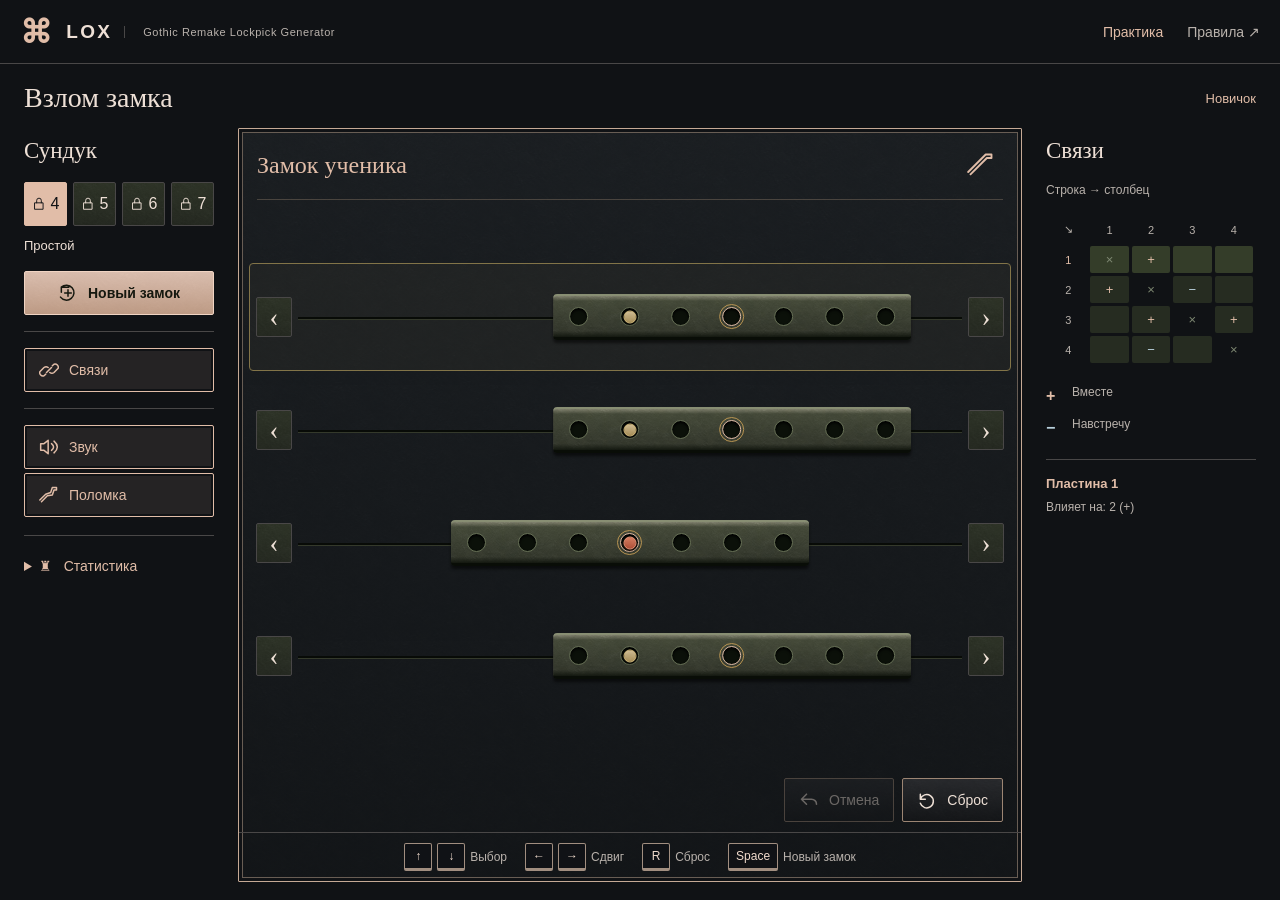
==== commit e2dbfb5b: "Load optional replacement audio from sounds directory" ====
--- a/index.html
+++ b/index.html
@@ -4,4 +4,4 @@
 <main class="workspace"><div class="page-heading"><h1>Взлом замка</h1><div class="mode-tag" id="mode-tag">Новичок</div></div>
 <div class="layout"><aside class="setup"><section><h2>Сундук</h2><fieldset><legend class="sr-only">Сложность замка</legend><div class="levels"><button data-count="4" aria-pressed="true"><svg class="icon" viewBox="0 0 24 24" fill="none" stroke="currentColor" stroke-width="1.6" stroke-linecap="round" stroke-linejoin="round" aria-hidden="true"><path d="M5 10h14v11H5z M8 10V6a4 4 0 0 1 8 0v4"/></svg><span>4</span></button><button data-count="5" aria-pressed="false"><svg class="icon" viewBox="0 0 24 24" fill="none" stroke="currentColor" stroke-width="1.6" stroke-linecap="round" stroke-linejoin="round" aria-hidden="true"><path d="M5 10h14v11H5z M8 10V6a4 4 0 0 1 8 0v4"/></svg><span>5</span></button><button data-count="6" aria-pressed="false"><svg class="icon" viewBox="0 0 24 24" fill="none" stroke="currentColor" stroke-width="1.6" stroke-linecap="round" stroke-linejoin="round" aria-hidden="true"><path d="M5 10h14v11H5z M8 10V6a4 4 0 0 1 8 0v4"/></svg><span>6</span></button><button data-count="7" aria-pressed="false"><svg class="icon" viewBox="0 0 24 24" fill="none" stroke="currentColor" stroke-width="1.6" stroke-linecap="round" stroke-linejoin="round" aria-hidden="true"><path d="M5 10h14v11H5z M8 10V6a4 4 0 0 1 8 0v4"/></svg><span>7</span></button></div></fieldset><div class="level-caption"><strong id="difficulty">Простой</strong></div><button class="primary" id="new"><svg class="icon" viewBox="0 0 24 24" fill="none" stroke="currentColor" stroke-width="1.6" stroke-linecap="round" stroke-linejoin="round" aria-hidden="true"><path d="M4 5h9M4 5v6M4 5a9 9 0 1 1-1 12 M12 8v8m-4-4h8"/></svg><span>Новый замок</span></button></section><section class="settings"><button class="toggle" id="show-links" aria-pressed="true"><svg class="icon" viewBox="0 0 24 24" fill="none" stroke="currentColor" stroke-width="1.6" stroke-linecap="round" stroke-linejoin="round" aria-hidden="true"><path d="m9 15 6-6 M8 17l-2 2a4 4 0 0 1-5-5l5-5a4 4 0 0 1 5 0 M16 7l2-2a4 4 0 0 1 5 5l-5 5a4 4 0 0 1-5 0"/></svg><span>Связи</span></button></section><section class="audio-settings"><button class="toggle" id="sound" aria-pressed="true"><svg class="icon" viewBox="0 0 24 24" fill="none" stroke="currentColor" stroke-width="1.6" stroke-linecap="round" stroke-linejoin="round" aria-hidden="true"><path d="M11 4 6 8H2v8h4l5 4z M15 8q5 4 0 8 M18 5q8 7 0 14"/></svg><span>Звук</span></button><button class="toggle" id="fragile" aria-pressed="true"><svg class="icon" viewBox="0 0 24 24" fill="none" stroke="currentColor" stroke-width="1.6" stroke-linecap="round" stroke-linejoin="round" aria-hidden="true"><path d="M3 20 10 13l6-1 2-6h3V3h-5l-2 6-6 2-7 7"/></svg><span>Поломка</span></button></section><details id="stats-panel" class="stats-panel"><summary><span aria-hidden="true">♜</span> Статистика</summary><div id="stats-content"></div></details></aside>
 <section class="game" aria-label="Замок"><div class="game-heading"><div><h2 id="chest-name">Замок ученика</h2></div><button type="button" id="status-label" class="status-label pick-button" aria-label="Отмычка целая" disabled><svg class="icon" viewBox="0 0 24 24" fill="none" stroke="currentColor" stroke-width="1.6" stroke-linecap="round" stroke-linejoin="round" aria-hidden="true"><path d="M3 20 17 6h4V3h-5L1 18"/></svg></button></div><div id="board" class="board"></div><div class="game-bottom"><div id="result" class="result" role="status" hidden></div><div class="secondary-actions"><button id="undo" class="quiet" disabled><svg class="icon" viewBox="0 0 24 24" fill="none" stroke="currentColor" stroke-width="1.6" stroke-linecap="round" stroke-linejoin="round" aria-hidden="true"><path d="M9 5 3 11l6 6M3 11h12a6 6 0 0 1 6 6"/></svg><span>Отмена</span></button><button id="reset" class="quiet"><svg class="icon" viewBox="0 0 24 24" fill="none" stroke="currentColor" stroke-width="1.6" stroke-linecap="round" stroke-linejoin="round" aria-hidden="true"><path d="M4 5v6h6 M4 11a8 8 0 1 1 0 5"/></svg><span>Сброс</span></button></div></div><div class="mobile-controls"><button id="mobile-left" aria-label="Сдвинуть выбранную пластину влево">‹</button><button id="mobile-action" aria-label="Новый замок"><svg class="icon" viewBox="0 0 24 24" fill="none" stroke="currentColor" stroke-width="1.6" stroke-linecap="round" stroke-linejoin="round" aria-hidden="true"><path d="M4 5h9M4 5v6M4 5a9 9 0 1 1-1 12 M12 8v8m-4-4h8"/></svg><span>Новый замок</span></button><button id="mobile-right" aria-label="Сдвинуть выбранную пластину вправо">›</button></div><div class="keyboard-hint"><span><kbd>↑</kbd><kbd>↓</kbd> Выбор</span><span><kbd>←</kbd><kbd>→</kbd> Сдвиг</span><span><kbd>R</kbd> Сброс</span><span><kbd>Space</kbd> Новый замок</span></div></section>
-<aside class="connections"><h2>Связи</h2><p class="connection-intro">Строка → столбец</p><div id="matrix"></div><div class="link-legend"><p><b class="same">+</b><span>Вместе</span></p><p><b class="opposite">−</b><span>Навстречу</span></p></div><div class="selected-note" id="selected-note"></div></aside></div><footer><span>LOX</span><a href="./guide.html">Правила</a></footer></main><dialog id="mobile-menu" class="game-sheet" aria-labelledby="menu-title"><div class="sheet-heading"><h2 id="menu-title">Меню</h2><button data-close aria-label="Закрыть меню">✕</button></div><div id="menu-content"></div><a class="rules-link" href="./guide.html">Правила ↗</a></dialog><dialog id="mobile-links" class="game-sheet" aria-labelledby="links-title"><div class="sheet-heading"><h2 id="links-title">Связи</h2><button data-close aria-label="Закрыть связи">✕</button></div><div id="links-content"></div></dialog><div id="break-flash" class="break-flash" aria-hidden="true"><span>LOX</span></div><script type="module" src="./app.js?v=47ba111e451b"></script></body></html>
+<aside class="connections"><h2>Связи</h2><p class="connection-intro">Строка → столбец</p><div id="matrix"></div><div class="link-legend"><p><b class="same">+</b><span>Вместе</span></p><p><b class="opposite">−</b><span>Навстречу</span></p></div><div class="selected-note" id="selected-note"></div></aside></div><footer><span>LOX</span><a href="./guide.html">Правила</a></footer></main><dialog id="mobile-menu" class="game-sheet" aria-labelledby="menu-title"><div class="sheet-heading"><h2 id="menu-title">Меню</h2><button data-close aria-label="Закрыть меню">✕</button></div><div id="menu-content"></div><a class="rules-link" href="./guide.html">Правила ↗</a></dialog><dialog id="mobile-links" class="game-sheet" aria-labelledby="links-title"><div class="sheet-heading"><h2 id="links-title">Связи</h2><button data-close aria-label="Закрыть связи">✕</button></div><div id="links-content"></div></dialog><div id="break-flash" class="break-flash" aria-hidden="true"><span>LOX</span></div><script type="module" src="./app.js?v=5f05908da60e"></script></body></html>
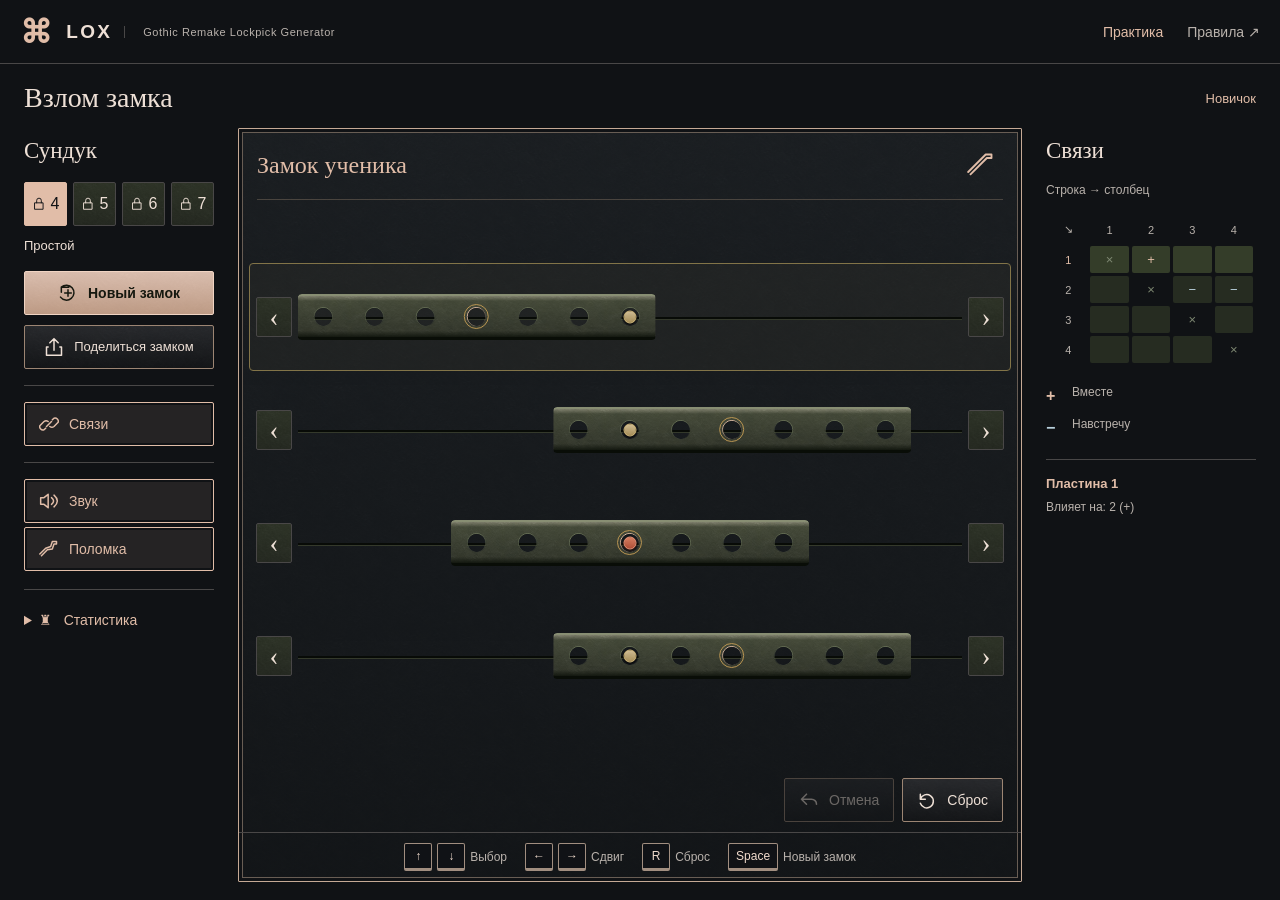
==== commit 8b28d60a: "Share seeded locks and validated winning replays with modal playback" ====
--- a/index.html
+++ b/index.html
@@ -1,7 +1,9 @@
 <!doctype html>
-<html lang="ru"><head><meta charset="UTF-8"><meta name="viewport" content="width=device-width,initial-scale=1,viewport-fit=cover"><meta name="theme-color" content="#111310"><meta name="description" content="LOX — игра по мотивам взлома замков Gothic Remake: случайные решаемые сундуки, связанные пластины и объяснение механики."><title>LOX</title><link rel="stylesheet" href="./style.css?v=d6d9e04a1cca"></head>
+<html lang="ru"><head><meta charset="UTF-8"><meta name="viewport" content="width=device-width,initial-scale=1,viewport-fit=cover"><meta name="theme-color" content="#111310"><meta name="description" content="LOX — игра по мотивам взлома замков Gothic Remake: случайные решаемые сундуки, связанные пластины и объяснение механики."><title>LOX</title><link rel="stylesheet" href="./style.css?v=ab240413b762"></head>
 <body class="game-page"><header class="header"><a href="./" class="brand"><span class="brand-mark">⌘</span> LOX <span class="brand-sub">Gothic Remake Lockpick Generator</span></a><nav aria-label="Главная навигация"><a href="./" aria-current="page">Практика</a><a href="./guide.html">Правила <span aria-hidden="true">↗</span></a></nav><div class="mobile-nav"><button id="open-links"><svg class="icon" viewBox="0 0 24 24" fill="none" stroke="currentColor" stroke-width="1.6" stroke-linecap="round" stroke-linejoin="round" aria-hidden="true"><path d="m9 15 6-6 M8 17l-2 2a4 4 0 0 1-5-5l5-5a4 4 0 0 1 5 0 M16 7l2-2a4 4 0 0 1 5 5l-5 5a4 4 0 0 1-5 0"/></svg><span>Связи</span></button><button id="open-menu"><svg class="icon" viewBox="0 0 24 24" fill="none" stroke="currentColor" stroke-width="1.6" stroke-linecap="round" stroke-linejoin="round" aria-hidden="true"><path d="M4 6h16M4 12h16M4 18h16"/></svg><span>Меню</span></button></div></header>
 <main class="workspace"><div class="page-heading"><h1>Взлом замка</h1><div class="mode-tag" id="mode-tag">Новичок</div></div>
-<div class="layout"><aside class="setup"><section><h2>Сундук</h2><fieldset><legend class="sr-only">Сложность замка</legend><div class="levels"><button data-count="4" aria-pressed="true"><svg class="icon" viewBox="0 0 24 24" fill="none" stroke="currentColor" stroke-width="1.6" stroke-linecap="round" stroke-linejoin="round" aria-hidden="true"><path d="M5 10h14v11H5z M8 10V6a4 4 0 0 1 8 0v4"/></svg><span>4</span></button><button data-count="5" aria-pressed="false"><svg class="icon" viewBox="0 0 24 24" fill="none" stroke="currentColor" stroke-width="1.6" stroke-linecap="round" stroke-linejoin="round" aria-hidden="true"><path d="M5 10h14v11H5z M8 10V6a4 4 0 0 1 8 0v4"/></svg><span>5</span></button><button data-count="6" aria-pressed="false"><svg class="icon" viewBox="0 0 24 24" fill="none" stroke="currentColor" stroke-width="1.6" stroke-linecap="round" stroke-linejoin="round" aria-hidden="true"><path d="M5 10h14v11H5z M8 10V6a4 4 0 0 1 8 0v4"/></svg><span>6</span></button><button data-count="7" aria-pressed="false"><svg class="icon" viewBox="0 0 24 24" fill="none" stroke="currentColor" stroke-width="1.6" stroke-linecap="round" stroke-linejoin="round" aria-hidden="true"><path d="M5 10h14v11H5z M8 10V6a4 4 0 0 1 8 0v4"/></svg><span>7</span></button></div></fieldset><div class="level-caption"><strong id="difficulty">Простой</strong></div><button class="primary" id="new"><svg class="icon" viewBox="0 0 24 24" fill="none" stroke="currentColor" stroke-width="1.6" stroke-linecap="round" stroke-linejoin="round" aria-hidden="true"><path d="M4 5h9M4 5v6M4 5a9 9 0 1 1-1 12 M12 8v8m-4-4h8"/></svg><span>Новый замок</span></button></section><section class="settings"><button class="toggle" id="show-links" aria-pressed="true"><svg class="icon" viewBox="0 0 24 24" fill="none" stroke="currentColor" stroke-width="1.6" stroke-linecap="round" stroke-linejoin="round" aria-hidden="true"><path d="m9 15 6-6 M8 17l-2 2a4 4 0 0 1-5-5l5-5a4 4 0 0 1 5 0 M16 7l2-2a4 4 0 0 1 5 5l-5 5a4 4 0 0 1-5 0"/></svg><span>Связи</span></button></section><section class="audio-settings"><button class="toggle" id="sound" aria-pressed="true"><svg class="icon" viewBox="0 0 24 24" fill="none" stroke="currentColor" stroke-width="1.6" stroke-linecap="round" stroke-linejoin="round" aria-hidden="true"><path d="M11 4 6 8H2v8h4l5 4z M15 8q5 4 0 8 M18 5q8 7 0 14"/></svg><span>Звук</span></button><button class="toggle" id="fragile" aria-pressed="true"><svg class="icon" viewBox="0 0 24 24" fill="none" stroke="currentColor" stroke-width="1.6" stroke-linecap="round" stroke-linejoin="round" aria-hidden="true"><path d="M3 20 10 13l6-1 2-6h3V3h-5l-2 6-6 2-7 7"/></svg><span>Поломка</span></button></section><details id="stats-panel" class="stats-panel"><summary><span aria-hidden="true">♜</span> Статистика</summary><div id="stats-content"></div></details></aside>
+<div class="layout"><aside class="setup"><section><h2>Сундук</h2><fieldset><legend class="sr-only">Сложность замка</legend><div class="levels"><button data-count="4" aria-pressed="true"><svg class="icon" viewBox="0 0 24 24" fill="none" stroke="currentColor" stroke-width="1.6" stroke-linecap="round" stroke-linejoin="round" aria-hidden="true"><path d="M5 10h14v11H5z M8 10V6a4 4 0 0 1 8 0v4"/></svg><span>4</span></button><button data-count="5" aria-pressed="false"><svg class="icon" viewBox="0 0 24 24" fill="none" stroke="currentColor" stroke-width="1.6" stroke-linecap="round" stroke-linejoin="round" aria-hidden="true"><path d="M5 10h14v11H5z M8 10V6a4 4 0 0 1 8 0v4"/></svg><span>5</span></button><button data-count="6" aria-pressed="false"><svg class="icon" viewBox="0 0 24 24" fill="none" stroke="currentColor" stroke-width="1.6" stroke-linecap="round" stroke-linejoin="round" aria-hidden="true"><path d="M5 10h14v11H5z M8 10V6a4 4 0 0 1 8 0v4"/></svg><span>6</span></button><button data-count="7" aria-pressed="false"><svg class="icon" viewBox="0 0 24 24" fill="none" stroke="currentColor" stroke-width="1.6" stroke-linecap="round" stroke-linejoin="round" aria-hidden="true"><path d="M5 10h14v11H5z M8 10V6a4 4 0 0 1 8 0v4"/></svg><span>7</span></button></div></fieldset><div class="level-caption"><strong id="difficulty">Простой</strong></div><button class="primary" id="new"><svg class="icon" viewBox="0 0 24 24" fill="none" stroke="currentColor" stroke-width="1.6" stroke-linecap="round" stroke-linejoin="round" aria-hidden="true"><path d="M4 5h9M4 5v6M4 5a9 9 0 1 1-1 12 M12 8v8m-4-4h8"/></svg><span>Новый замок</span></button><button id="share-lock" class="quiet share-button">Поделиться замком</button><button id="share-replay" class="quiet share-button" hidden>Поделиться реплеем</button></section><section class="settings"><button class="toggle" id="show-links" aria-pressed="true"><svg class="icon" viewBox="0 0 24 24" fill="none" stroke="currentColor" stroke-width="1.6" stroke-linecap="round" stroke-linejoin="round" aria-hidden="true"><path d="m9 15 6-6 M8 17l-2 2a4 4 0 0 1-5-5l5-5a4 4 0 0 1 5 0 M16 7l2-2a4 4 0 0 1 5 5l-5 5a4 4 0 0 1-5 0"/></svg><span>Связи</span></button></section><section class="audio-settings"><button class="toggle" id="sound" aria-pressed="true"><svg class="icon" viewBox="0 0 24 24" fill="none" stroke="currentColor" stroke-width="1.6" stroke-linecap="round" stroke-linejoin="round" aria-hidden="true"><path d="M11 4 6 8H2v8h4l5 4z M15 8q5 4 0 8 M18 5q8 7 0 14"/></svg><span>Звук</span></button><button class="toggle" id="fragile" aria-pressed="true"><svg class="icon" viewBox="0 0 24 24" fill="none" stroke="currentColor" stroke-width="1.6" stroke-linecap="round" stroke-linejoin="round" aria-hidden="true"><path d="M3 20 10 13l6-1 2-6h3V3h-5l-2 6-6 2-7 7"/></svg><span>Поломка</span></button></section><details id="stats-panel" class="stats-panel"><summary><span aria-hidden="true">♜</span> Статистика</summary><div id="stats-content"></div></details></aside>
 <section class="game" aria-label="Замок"><div class="game-heading"><div><h2 id="chest-name">Замок ученика</h2></div><button type="button" id="status-label" class="status-label pick-button" aria-label="Отмычка целая" disabled><svg class="icon" viewBox="0 0 24 24" fill="none" stroke="currentColor" stroke-width="1.6" stroke-linecap="round" stroke-linejoin="round" aria-hidden="true"><path d="M3 20 17 6h4V3h-5L1 18"/></svg></button></div><div id="board" class="board"></div><div class="game-bottom"><div id="result" class="result" role="status" hidden></div><div class="secondary-actions"><button id="undo" class="quiet" disabled><svg class="icon" viewBox="0 0 24 24" fill="none" stroke="currentColor" stroke-width="1.6" stroke-linecap="round" stroke-linejoin="round" aria-hidden="true"><path d="M9 5 3 11l6 6M3 11h12a6 6 0 0 1 6 6"/></svg><span>Отмена</span></button><button id="reset" class="quiet"><svg class="icon" viewBox="0 0 24 24" fill="none" stroke="currentColor" stroke-width="1.6" stroke-linecap="round" stroke-linejoin="round" aria-hidden="true"><path d="M4 5v6h6 M4 11a8 8 0 1 1 0 5"/></svg><span>Сброс</span></button></div></div><div class="mobile-controls"><button id="mobile-left" aria-label="Сдвинуть выбранную пластину влево">‹</button><button id="mobile-action" aria-label="Новый замок"><svg class="icon" viewBox="0 0 24 24" fill="none" stroke="currentColor" stroke-width="1.6" stroke-linecap="round" stroke-linejoin="round" aria-hidden="true"><path d="M4 5h9M4 5v6M4 5a9 9 0 1 1-1 12 M12 8v8m-4-4h8"/></svg><span>Новый замок</span></button><button id="mobile-right" aria-label="Сдвинуть выбранную пластину вправо">›</button></div><div class="keyboard-hint"><span><kbd>↑</kbd><kbd>↓</kbd> Выбор</span><span><kbd>←</kbd><kbd>→</kbd> Сдвиг</span><span><kbd>R</kbd> Сброс</span><span><kbd>Space</kbd> Новый замок</span></div></section>
-<aside class="connections"><h2>Связи</h2><p class="connection-intro">Строка → столбец</p><div id="matrix"></div><div class="link-legend"><p><b class="same">+</b><span>Вместе</span></p><p><b class="opposite">−</b><span>Навстречу</span></p></div><div class="selected-note" id="selected-note"></div></aside></div><footer><span>LOX</span><a href="./guide.html">Правила</a></footer></main><dialog id="mobile-menu" class="game-sheet" aria-labelledby="menu-title"><div class="sheet-heading"><h2 id="menu-title">Меню</h2><button data-close aria-label="Закрыть меню">✕</button></div><div id="menu-content"></div><a class="rules-link" href="./guide.html">Правила ↗</a></dialog><dialog id="mobile-links" class="game-sheet" aria-labelledby="links-title"><div class="sheet-heading"><h2 id="links-title">Связи</h2><button data-close aria-label="Закрыть связи">✕</button></div><div id="links-content"></div></dialog><div id="break-flash" class="break-flash" aria-hidden="true"><span>LOX</span></div><script type="module" src="./app.js?v=5f05908da60e"></script></body></html>
+<aside class="connections"><h2>Связи</h2><p class="connection-intro">Строка → столбец</p><div id="matrix"></div><div class="link-legend"><p><b class="same">+</b><span>Вместе</span></p><p><b class="opposite">−</b><span>Навстречу</span></p></div><div class="selected-note" id="selected-note"></div></aside></div><footer><span>LOX</span><a href="./guide.html">Правила</a></footer></main><dialog id="mobile-menu" class="game-sheet" aria-labelledby="menu-title"><div class="sheet-heading"><h2 id="menu-title">Меню</h2><button data-close aria-label="Закрыть меню">✕</button></div><div id="menu-content"></div><a class="rules-link" href="./guide.html">Правила ↗</a></dialog><dialog id="mobile-links" class="game-sheet" aria-labelledby="links-title"><div class="sheet-heading"><h2 id="links-title">Связи</h2><button data-close aria-label="Закрыть связи">✕</button></div><div id="links-content"></div></dialog><dialog id="share-dialog" class="game-sheet" aria-labelledby="share-title"><div class="sheet-heading"><h2 id="share-title">Ссылка</h2><button id="share-close" aria-label="Закрыть">✕</button></div><p id="share-note" class="fine"></p><input id="share-url" type="text" readonly aria-label="Ссылка"><button id="copy-link" class="primary">Копировать</button><p id="copy-status" class="fine" role="status"></p></dialog>
+<dialog id="replay-dialog" class="replay-dialog" aria-labelledby="replay-title"><div class="sheet-heading"><h2 id="replay-title">Прохождение</h2><span id="replay-state">Реплей</span><button id="replay-close" aria-label="Закрыть реплей">✕</button></div><div id="replay-board" class="board replay-board"></div><div class="replay-controls"><div class="replay-transport"><button id="replay-prev" aria-label="Предыдущий шаг">←</button><button id="replay-play" aria-label="Пауза">Ⅱ</button><button id="replay-next" aria-label="Следующий шаг">→</button><span id="replay-progress" aria-live="off"></span></div><div class="replay-rate"><button id="replay-slower" aria-label="Медленнее">−</button><span id="replay-speed">1 ход/с</span><button id="replay-faster" aria-label="Быстрее">+</button></div></div><div class="keyboard-hint"><span><kbd>←</kbd><kbd>→</kbd> Шаг</span><span><kbd>Space</kbd> Пауза</span><span><kbd>↑</kbd><kbd>↓</kbd> Скорость</span></div></dialog>
+<div id="break-flash" class="break-flash" aria-hidden="true"><span>LOX</span></div><script type="module" src="./app.js?v=971d2b35a4b5"></script></body></html>
--- a/style.css
+++ b/style.css
@@ -57,3 +57,14 @@
 .stats-panel{margin-top:18px;border-top:1px solid var(--line);padding-top:12px}.stats-panel summary{cursor:pointer;font-size:14px;color:var(--gold);padding:10px 0;min-height:44px}.stats-panel summary span{margin-right:8px}.stats-grid{display:grid;grid-template-columns:1fr 1fr;gap:14px 8px;margin:12px 0 20px}.stats-grid div,.stats-records div{min-width:0}.stats-grid dt,.stats-records dt{font-size:12px;color:var(--muted)}.stats-grid dd{font-size:20px;margin:5px 0 0;color:var(--text)}.stats-panel h3{font:14px Arial,sans-serif;color:var(--gold)}.stats-records{margin:10px 0}.stats-records div{display:flex;justify-content:space-between;padding:6px 0}.stats-records dd{margin:0;font-size:14px}
 
 .game-heading .pick-button{display:inline-flex;align-items:center;justify-content:center;flex:none;width:44px;height:44px;padding:8px;border:1px solid transparent;border-radius:2px;background:transparent;color:var(--gold);opacity:1}.game-heading .pick-button:disabled{cursor:default;opacity:1}.game-heading .pick-button.broken{background:var(--gold);border-color:var(--gold);color:#171819;cursor:pointer}.game-heading .pick-button.broken:hover{background:#f0d6c5}.game-heading .pick-button .icon{width:28px;height:28px}
+/* The solid plate masks the pin; the seven apertures are actual transparent holes. */
+.rail{--hole-size:clamp(8px,3.5cqw,19px);isolation:isolate}
+.plate-track{z-index:2;-webkit-mask-image:radial-gradient(circle at center,transparent calc(var(--hole-size)/2 - 1px),#000 calc(var(--hole-size)/2));mask-image:radial-gradient(circle at center,transparent calc(var(--hole-size)/2 - 1px),#000 calc(var(--hole-size)/2));-webkit-mask-size:calc(100%/7) 100%;mask-size:calc(100%/7) 100%;-webkit-mask-repeat:repeat-x;mask-repeat:repeat-x}
+.plate-track .hole{width:var(--hole-size);background:transparent}.fixed-pin{z-index:1}
+.share-button{width:100%;margin-top:10px;font-size:13px}
+#share-url{width:100%;padding:12px;margin:8px 0 16px;border:1px solid var(--line);background:var(--bg);color:var(--text);font:14px Arial,sans-serif;user-select:text;-webkit-user-select:text}
+.replay-dialog{width:min(900px,calc(100vw - 24px));height:min(740px,calc(100dvh - 24px));max-width:none;max-height:none;padding:16px;color:var(--text);background:var(--panel);border:1px solid var(--gold);overflow:hidden}
+.replay-dialog[open]{display:flex;flex-direction:column}.replay-dialog::backdrop{background:#000b}.replay-dialog .sheet-heading{flex:none;gap:12px;margin-bottom:8px}.replay-dialog .sheet-heading h2{margin-right:auto}.replay-dialog .sheet-heading button{flex:none}.replay-dialog #replay-state{font-size:13px;color:var(--gold)}
+.replay-board{min-height:0;flex:1;padding:4px}.replay-board .plate{grid-template-columns:minmax(0,1fr);pointer-events:none}.replay-controls,.replay-transport,.replay-rate{display:flex;align-items:center;gap:8px}.replay-controls{justify-content:space-between;flex:none;padding:12px 0 4px;flex-wrap:wrap}.replay-controls button{width:44px;height:44px;font-size:20px}.replay-controls span{font-size:13px;color:var(--gold);min-width:58px;text-align:center}.replay-dialog .keyboard-hint{flex:none;margin-top:10px}
+@media(max-height:500px){.rail{--hole-size:min(3.5cqw,42cqh)}.replay-dialog{padding:8px}.replay-dialog .sheet-heading{height:40px;margin:0}.replay-controls{padding:4px 0 0}.replay-dialog .keyboard-hint{display:none}.replay-board{gap:1px}}
+@media(max-width:600px){.replay-dialog{padding:10px}.replay-dialog .keyboard-hint{display:none}.replay-controls{gap:6px}.replay-controls button{width:40px;height:44px}.replay-transport,.replay-rate{gap:4px}.replay-controls span{min-width:48px;font-size:12px}}
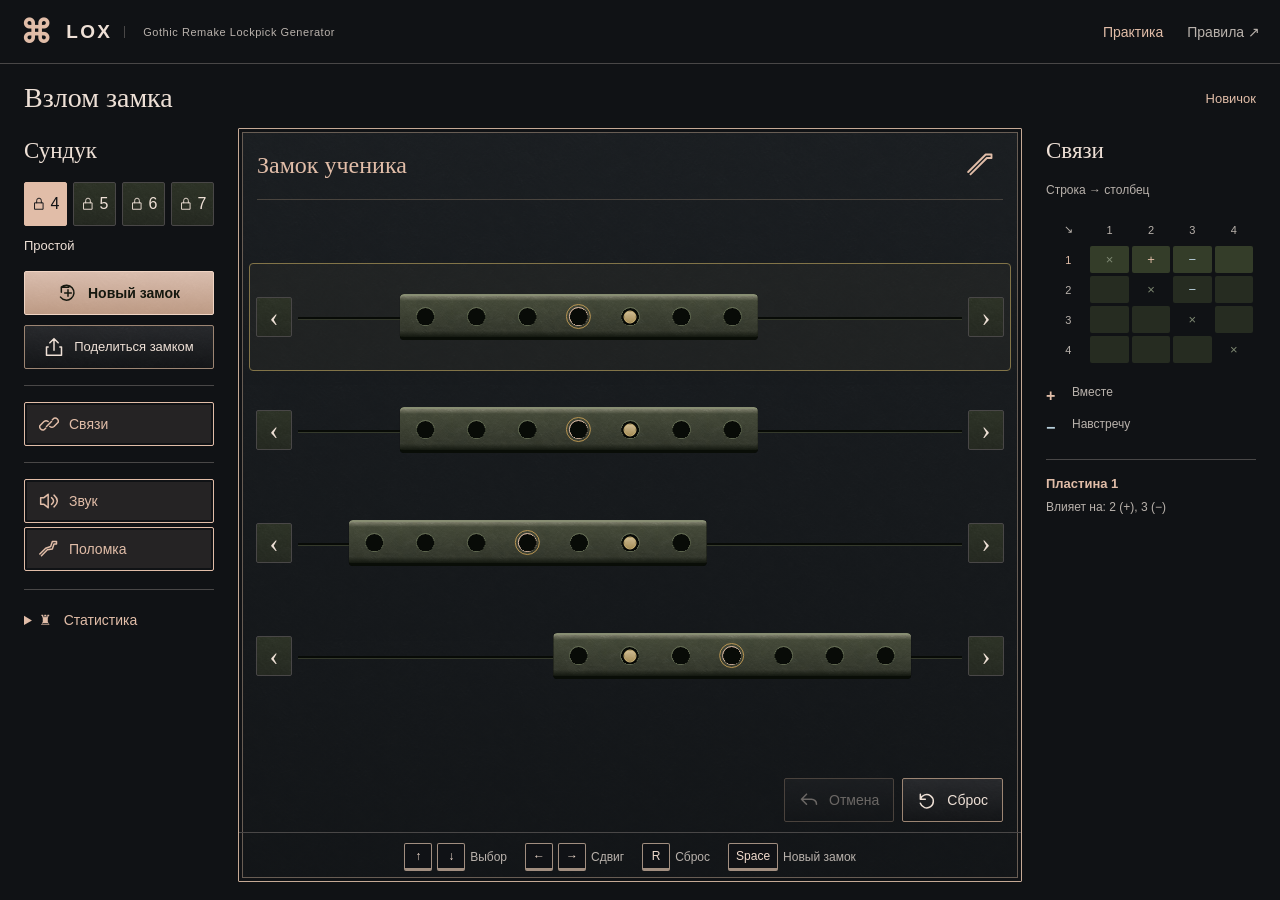
==== commit 5596ac52: "Make aperture edge occlusion readable and cover the rail behind holes" ====
--- a/index.html
+++ b/index.html
@@ -1,9 +1,9 @@
 <!doctype html>
-<html lang="ru"><head><meta charset="UTF-8"><meta name="viewport" content="width=device-width,initial-scale=1,viewport-fit=cover"><meta name="theme-color" content="#111310"><meta name="description" content="LOX — игра по мотивам взлома замков Gothic Remake: случайные решаемые сундуки, связанные пластины и объяснение механики."><title>LOX</title><link rel="stylesheet" href="./style.css?v=ab240413b762"></head>
+<html lang="ru"><head><meta charset="UTF-8"><meta name="viewport" content="width=device-width,initial-scale=1,viewport-fit=cover"><meta name="theme-color" content="#111310"><meta name="description" content="LOX — игра по мотивам взлома замков Gothic Remake: случайные решаемые сундуки, связанные пластины и объяснение механики."><title>LOX</title><link rel="stylesheet" href="./style.css?v=5d3ed15751ca"></head>
 <body class="game-page"><header class="header"><a href="./" class="brand"><span class="brand-mark">⌘</span> LOX <span class="brand-sub">Gothic Remake Lockpick Generator</span></a><nav aria-label="Главная навигация"><a href="./" aria-current="page">Практика</a><a href="./guide.html">Правила <span aria-hidden="true">↗</span></a></nav><div class="mobile-nav"><button id="open-links"><svg class="icon" viewBox="0 0 24 24" fill="none" stroke="currentColor" stroke-width="1.6" stroke-linecap="round" stroke-linejoin="round" aria-hidden="true"><path d="m9 15 6-6 M8 17l-2 2a4 4 0 0 1-5-5l5-5a4 4 0 0 1 5 0 M16 7l2-2a4 4 0 0 1 5 5l-5 5a4 4 0 0 1-5 0"/></svg><span>Связи</span></button><button id="open-menu"><svg class="icon" viewBox="0 0 24 24" fill="none" stroke="currentColor" stroke-width="1.6" stroke-linecap="round" stroke-linejoin="round" aria-hidden="true"><path d="M4 6h16M4 12h16M4 18h16"/></svg><span>Меню</span></button></div></header>
 <main class="workspace"><div class="page-heading"><h1>Взлом замка</h1><div class="mode-tag" id="mode-tag">Новичок</div></div>
 <div class="layout"><aside class="setup"><section><h2>Сундук</h2><fieldset><legend class="sr-only">Сложность замка</legend><div class="levels"><button data-count="4" aria-pressed="true"><svg class="icon" viewBox="0 0 24 24" fill="none" stroke="currentColor" stroke-width="1.6" stroke-linecap="round" stroke-linejoin="round" aria-hidden="true"><path d="M5 10h14v11H5z M8 10V6a4 4 0 0 1 8 0v4"/></svg><span>4</span></button><button data-count="5" aria-pressed="false"><svg class="icon" viewBox="0 0 24 24" fill="none" stroke="currentColor" stroke-width="1.6" stroke-linecap="round" stroke-linejoin="round" aria-hidden="true"><path d="M5 10h14v11H5z M8 10V6a4 4 0 0 1 8 0v4"/></svg><span>5</span></button><button data-count="6" aria-pressed="false"><svg class="icon" viewBox="0 0 24 24" fill="none" stroke="currentColor" stroke-width="1.6" stroke-linecap="round" stroke-linejoin="round" aria-hidden="true"><path d="M5 10h14v11H5z M8 10V6a4 4 0 0 1 8 0v4"/></svg><span>6</span></button><button data-count="7" aria-pressed="false"><svg class="icon" viewBox="0 0 24 24" fill="none" stroke="currentColor" stroke-width="1.6" stroke-linecap="round" stroke-linejoin="round" aria-hidden="true"><path d="M5 10h14v11H5z M8 10V6a4 4 0 0 1 8 0v4"/></svg><span>7</span></button></div></fieldset><div class="level-caption"><strong id="difficulty">Простой</strong></div><button class="primary" id="new"><svg class="icon" viewBox="0 0 24 24" fill="none" stroke="currentColor" stroke-width="1.6" stroke-linecap="round" stroke-linejoin="round" aria-hidden="true"><path d="M4 5h9M4 5v6M4 5a9 9 0 1 1-1 12 M12 8v8m-4-4h8"/></svg><span>Новый замок</span></button><button id="share-lock" class="quiet share-button">Поделиться замком</button><button id="share-replay" class="quiet share-button" hidden>Поделиться реплеем</button></section><section class="settings"><button class="toggle" id="show-links" aria-pressed="true"><svg class="icon" viewBox="0 0 24 24" fill="none" stroke="currentColor" stroke-width="1.6" stroke-linecap="round" stroke-linejoin="round" aria-hidden="true"><path d="m9 15 6-6 M8 17l-2 2a4 4 0 0 1-5-5l5-5a4 4 0 0 1 5 0 M16 7l2-2a4 4 0 0 1 5 5l-5 5a4 4 0 0 1-5 0"/></svg><span>Связи</span></button></section><section class="audio-settings"><button class="toggle" id="sound" aria-pressed="true"><svg class="icon" viewBox="0 0 24 24" fill="none" stroke="currentColor" stroke-width="1.6" stroke-linecap="round" stroke-linejoin="round" aria-hidden="true"><path d="M11 4 6 8H2v8h4l5 4z M15 8q5 4 0 8 M18 5q8 7 0 14"/></svg><span>Звук</span></button><button class="toggle" id="fragile" aria-pressed="true"><svg class="icon" viewBox="0 0 24 24" fill="none" stroke="currentColor" stroke-width="1.6" stroke-linecap="round" stroke-linejoin="round" aria-hidden="true"><path d="M3 20 10 13l6-1 2-6h3V3h-5l-2 6-6 2-7 7"/></svg><span>Поломка</span></button></section><details id="stats-panel" class="stats-panel"><summary><span aria-hidden="true">♜</span> Статистика</summary><div id="stats-content"></div></details></aside>
 <section class="game" aria-label="Замок"><div class="game-heading"><div><h2 id="chest-name">Замок ученика</h2></div><button type="button" id="status-label" class="status-label pick-button" aria-label="Отмычка целая" disabled><svg class="icon" viewBox="0 0 24 24" fill="none" stroke="currentColor" stroke-width="1.6" stroke-linecap="round" stroke-linejoin="round" aria-hidden="true"><path d="M3 20 17 6h4V3h-5L1 18"/></svg></button></div><div id="board" class="board"></div><div class="game-bottom"><div id="result" class="result" role="status" hidden></div><div class="secondary-actions"><button id="undo" class="quiet" disabled><svg class="icon" viewBox="0 0 24 24" fill="none" stroke="currentColor" stroke-width="1.6" stroke-linecap="round" stroke-linejoin="round" aria-hidden="true"><path d="M9 5 3 11l6 6M3 11h12a6 6 0 0 1 6 6"/></svg><span>Отмена</span></button><button id="reset" class="quiet"><svg class="icon" viewBox="0 0 24 24" fill="none" stroke="currentColor" stroke-width="1.6" stroke-linecap="round" stroke-linejoin="round" aria-hidden="true"><path d="M4 5v6h6 M4 11a8 8 0 1 1 0 5"/></svg><span>Сброс</span></button></div></div><div class="mobile-controls"><button id="mobile-left" aria-label="Сдвинуть выбранную пластину влево">‹</button><button id="mobile-action" aria-label="Новый замок"><svg class="icon" viewBox="0 0 24 24" fill="none" stroke="currentColor" stroke-width="1.6" stroke-linecap="round" stroke-linejoin="round" aria-hidden="true"><path d="M4 5h9M4 5v6M4 5a9 9 0 1 1-1 12 M12 8v8m-4-4h8"/></svg><span>Новый замок</span></button><button id="mobile-right" aria-label="Сдвинуть выбранную пластину вправо">›</button></div><div class="keyboard-hint"><span><kbd>↑</kbd><kbd>↓</kbd> Выбор</span><span><kbd>←</kbd><kbd>→</kbd> Сдвиг</span><span><kbd>R</kbd> Сброс</span><span><kbd>Space</kbd> Новый замок</span></div></section>
 <aside class="connections"><h2>Связи</h2><p class="connection-intro">Строка → столбец</p><div id="matrix"></div><div class="link-legend"><p><b class="same">+</b><span>Вместе</span></p><p><b class="opposite">−</b><span>Навстречу</span></p></div><div class="selected-note" id="selected-note"></div></aside></div><footer><span>LOX</span><a href="./guide.html">Правила</a></footer></main><dialog id="mobile-menu" class="game-sheet" aria-labelledby="menu-title"><div class="sheet-heading"><h2 id="menu-title">Меню</h2><button data-close aria-label="Закрыть меню">✕</button></div><div id="menu-content"></div><a class="rules-link" href="./guide.html">Правила ↗</a></dialog><dialog id="mobile-links" class="game-sheet" aria-labelledby="links-title"><div class="sheet-heading"><h2 id="links-title">Связи</h2><button data-close aria-label="Закрыть связи">✕</button></div><div id="links-content"></div></dialog><dialog id="share-dialog" class="game-sheet" aria-labelledby="share-title"><div class="sheet-heading"><h2 id="share-title">Ссылка</h2><button id="share-close" aria-label="Закрыть">✕</button></div><p id="share-note" class="fine"></p><input id="share-url" type="text" readonly aria-label="Ссылка"><button id="copy-link" class="primary">Копировать</button><p id="copy-status" class="fine" role="status"></p></dialog>
 <dialog id="replay-dialog" class="replay-dialog" aria-labelledby="replay-title"><div class="sheet-heading"><h2 id="replay-title">Прохождение</h2><span id="replay-state">Реплей</span><button id="replay-close" aria-label="Закрыть реплей">✕</button></div><div id="replay-board" class="board replay-board"></div><div class="replay-controls"><div class="replay-transport"><button id="replay-prev" aria-label="Предыдущий шаг">←</button><button id="replay-play" aria-label="Пауза">Ⅱ</button><button id="replay-next" aria-label="Следующий шаг">→</button><span id="replay-progress" aria-live="off"></span></div><div class="replay-rate"><button id="replay-slower" aria-label="Медленнее">−</button><span id="replay-speed">1 ход/с</span><button id="replay-faster" aria-label="Быстрее">+</button></div></div><div class="keyboard-hint"><span><kbd>←</kbd><kbd>→</kbd> Шаг</span><span><kbd>Space</kbd> Пауза</span><span><kbd>↑</kbd><kbd>↓</kbd> Скорость</span></div></dialog>
-<div id="break-flash" class="break-flash" aria-hidden="true"><span>LOX</span></div><script type="module" src="./app.js?v=971d2b35a4b5"></script></body></html>
+<div id="break-flash" class="break-flash" aria-hidden="true"><span>LOX</span></div><script type="module" src="./app.js?v=76a3ead8f10c"></script></body></html>
--- a/style.css
+++ b/style.css
@@ -3,8 +3,8 @@
 *{box-sizing:border-box}body{margin:0}a{color:inherit;text-decoration:none}button,input,a{-webkit-tap-highlight-color:transparent}button,a{touch-action:manipulation}button{font:inherit;color:inherit;cursor:pointer;border:1px solid var(--line);border-radius:4px;background:linear-gradient(#293023dd,#20251ddd),var(--metal);transition:transform 180ms var(--spring),border-color 150ms,background-color 150ms}button:hover:not(:disabled){border-color:var(--gold)}button:active:not(:disabled){transform:scale(.96)}button:disabled{opacity:.4;cursor:default}button:focus-visible,a:focus-visible,input:focus-visible,summary:focus-visible,.plate:focus-visible{outline:2px solid var(--gold);outline-offset:2px}h1,h2,h3{font-family:Georgia,serif;font-weight:400;text-wrap:balance;margin:0}p{line-height:1.45;margin:0}h1{font-size:28px}h2{font-size:23px}h3{font-size:21px}[hidden]{display:none!important}.sr-only{position:absolute;width:1px;height:1px;padding:0;margin:-1px;overflow:hidden;clip:rect(0,0,0,0);white-space:nowrap;border:0}
 .header{height:calc(64px + env(safe-area-inset-top));padding:env(safe-area-inset-top) max(20px,env(safe-area-inset-right)) 0 max(20px,env(safe-area-inset-left));border-bottom:1px solid var(--line);display:flex;align-items:center;justify-content:space-between;gap:20px}.brand{display:flex;align-items:center;gap:12px;font-size:19px;font-weight:600;letter-spacing:.12em}.brand-mark{color:var(--gold);font-size:32px}.brand-sub{font-size:11px;letter-spacing:.05em;font-weight:400;color:var(--muted);padding-left:18px;border-left:1px solid var(--line)}nav{display:flex;gap:24px;font-size:14px}nav a{padding:12px 0;color:var(--muted)}nav a[aria-current],nav a:hover{color:var(--gold)}.mobile-nav,.mobile-controls{display:none}
 .game-page{height:100dvh;overflow:hidden;overscroll-behavior:none}.workspace{max-width:1600px;margin:0 auto}.game-page .workspace{height:calc(100dvh - 64px - env(safe-area-inset-top));padding:18px 24px max(18px,env(safe-area-inset-bottom));display:flex;flex-direction:column;gap:14px}.page-heading{display:flex;align-items:center;justify-content:space-between;flex:none}.mode-tag{color:var(--gold);font-size:13px}.layout{display:grid;grid-template-columns:190px minmax(0,1fr) 210px;gap:24px;flex:1;min-height:0}.setup,.connections{min-height:0;overflow:auto;padding:10px 0}.setup h2,.connections h2{margin-bottom:18px}fieldset{border:0;margin:0;padding:0}.levels{display:flex;gap:6px}.levels button{flex:1;min-width:0;height:44px}.levels button[aria-pressed=true]{background:var(--gold);color:var(--bg);border-color:var(--gold)}.level-caption{font-size:13px;margin:12px 0 18px}.level-caption strong{font-weight:400}.primary{width:100%;min-height:44px;display:flex;align-items:center;justify-content:space-between;padding:10px 12px;background:linear-gradient(#d4b875ee,#b89c5bee),var(--metal);color:#15180f;border-color:var(--gold);font-size:14px;font-weight:600}.settings{margin:20px 0;padding:18px 0;border-block:1px solid var(--line)}.check{display:flex;align-items:center;gap:10px;min-height:36px;font-size:14px;cursor:pointer}.audio-settings .check{margin-bottom:8px}input[type=checkbox]{appearance:none;flex:none;width:30px;height:18px;margin:0;border-radius:12px;background:#393f32;border:1px solid #717964;position:relative}input[type=checkbox]:before{content:'';position:absolute;left:3px;top:3px;width:10px;height:10px;border-radius:50%;background:var(--muted);transition:transform 180ms var(--spring)}input:checked{border-color:var(--gold)}input:checked:before{background:var(--gold);transform:translateX(12px)}.fine{color:var(--muted);font-size:12px;margin:10px 0}.audio-settings .primary{margin-top:12px}
-.game{min-width:0;min-height:0;display:flex;flex-direction:column;border:3px solid #555747;border-radius:6px;background:linear-gradient(#191d17f5,#171b15f5),var(--metal);box-shadow:inset 0 0 0 1px #090c08;overflow:hidden}.game-heading{padding:14px 18px;display:flex;align-items:center;justify-content:space-between;gap:10px;flex:none}.game-heading h2{font-size:24px}.status-label{font-size:11px;padding:6px 8px;border:1px solid #656047;color:var(--gold);border-radius:3px;flex:none}.status-label.won{color:var(--red);border-color:var(--red)}.board{flex:1;min-height:0;display:flex;flex-direction:column;justify-content:center;gap:5px;padding:0 10px}.plate{flex:1;min-height:0;max-height:108px;display:grid;grid-template-columns:36px minmax(0,1fr) 36px;gap:6px;align-items:center;padding:3px 6px;border:1px solid transparent;border-radius:4px;touch-action:none;user-select:none;-webkit-user-select:none}.plate.selected{background:#d4b8750b;border-color:#827448}.arrow{height:40px;font:27px Georgia,serif;padding:0}.rail{position:relative;min-width:0;height:100%;max-height:64px;overflow:hidden;container-type:inline-size}.rail:before{content:'';position:absolute;top:50%;left:0;right:0;height:2px;background:#080b07;box-shadow:0 1px #34392b}.plate-track{position:absolute;top:50%;left:calc(100% * 3 / 13);width:calc(100% * 7 / 13);height:78%;max-height:46px;translate:0 -50%;display:grid;grid-template-columns:repeat(7,minmax(0,1fr));align-items:center;background:linear-gradient(#a2a58a99,#434b37bb 12%,#2d3427aa 85%,#10150dee),var(--metal);background-size:auto,128px;border-top:2px solid #888e73;border-bottom:3px solid #090d07;border-radius:4px;box-shadow:0 3px 3px #0008;transition:transform 170ms var(--spring) 45ms}.hole{justify-self:center;width:clamp(8px,3.5cqw,19px);aspect-ratio:1;border-radius:50%;background:#0b1009;border:1px solid #677056;box-shadow:inset 0 2px 3px #000}.hole.target{border-color:var(--gold);outline:1px solid #b99552;outline-offset:2px}.fixed-pin{position:absolute;left:50%;top:50%;width:clamp(5px,2.3cqw,13px);aspect-ratio:1;border-radius:50%;transform:translate(-50%,-50%);background:linear-gradient(#e4cea0dd,#b4995cdd),var(--metal);border:1px solid #d1b779;box-shadow:0 1px 2px #000;pointer-events:none;z-index:1}.centered .fixed-pin{background:linear-gradient(#ed8868dd,#be4f35dd),var(--metal);border-color:#ed9276;box-shadow:0 1px 2px #321309}.moving .fixed-pin{animation:pin-dip 250ms linear}.plate.blocked{border-color:var(--red);background:#56302366;animation:edge-shake 240ms ease-out}.blocked .plate-track{border-color:var(--red)}
-@keyframes pin-dip{0%{transform:translate(-50%,-50%) scale(1)}18%,86%{transform:translate(-50%,-50%) scale(.84)}94%{transform:translate(-50%,-50%) scale(1.015)}100%{transform:translate(-50%,-50%) scale(1)}}
+.game{min-width:0;min-height:0;display:flex;flex-direction:column;border:3px solid #555747;border-radius:6px;background:linear-gradient(#191d17f5,#171b15f5),var(--metal);box-shadow:inset 0 0 0 1px #090c08;overflow:hidden}.game-heading{padding:14px 18px;display:flex;align-items:center;justify-content:space-between;gap:10px;flex:none}.game-heading h2{font-size:24px}.status-label{font-size:11px;padding:6px 8px;border:1px solid #656047;color:var(--gold);border-radius:3px;flex:none}.status-label.won{color:var(--red);border-color:var(--red)}.board{flex:1;min-height:0;display:flex;flex-direction:column;justify-content:center;gap:5px;padding:0 10px}.plate{flex:1;min-height:0;max-height:108px;display:grid;grid-template-columns:36px minmax(0,1fr) 36px;gap:6px;align-items:center;padding:3px 6px;border:1px solid transparent;border-radius:4px;touch-action:none;user-select:none;-webkit-user-select:none}.plate.selected{background:#d4b8750b;border-color:#827448}.arrow{height:40px;font:27px Georgia,serif;padding:0}.rail{position:relative;min-width:0;height:100%;max-height:64px;overflow:hidden;container-type:inline-size}.rail:before{content:'';position:absolute;top:50%;left:0;right:0;height:2px;background:#080b07;box-shadow:0 1px #34392b}.plate-track{position:absolute;top:50%;left:calc(100% * 3 / 13);width:calc(100% * 7 / 13);height:78%;max-height:46px;translate:0 -50%;display:grid;grid-template-columns:repeat(7,minmax(0,1fr));align-items:center;background:linear-gradient(#a2a58a99,#434b37bb 12%,#2d3427aa 85%,#10150dee),var(--metal);background-size:auto,128px;border-top:2px solid #888e73;border-bottom:3px solid #090d07;border-radius:4px;box-shadow:0 3px 3px #0008;transition:transform 200ms var(--plate-travel,cubic-bezier(.4,0,.6,1)) 25ms}.hole{justify-self:center;width:clamp(8px,3.5cqw,19px);aspect-ratio:1;border-radius:50%;background:#0b1009;border:1px solid #677056;box-shadow:inset 0 2px 3px #000}.hole.target{border-color:var(--gold);outline:1px solid #b99552;outline-offset:2px}.fixed-pin{position:absolute;left:50%;top:50%;width:clamp(5px,2.3cqw,13px);aspect-ratio:1;border-radius:50%;transform:translate(-50%,-50%);background:linear-gradient(#e4cea0dd,#b4995cdd),var(--metal);border:1px solid #d1b779;box-shadow:0 1px 2px #000;pointer-events:none;z-index:1}.centered .fixed-pin{background:linear-gradient(#ed8868dd,#be4f35dd),var(--metal);border-color:#ed9276;box-shadow:0 1px 2px #321309}.moving .fixed-pin{animation:pin-dip 250ms linear}.plate.blocked{border-color:var(--red);background:#56302366;animation:edge-shake 240ms ease-out}.blocked .plate-track{border-color:var(--red)}
+@keyframes pin-dip{0%{transform:translate(-50%,-50%) scale(1)}10%,90%{transform:translate(-50%,-50%) scale(.84)}94%{transform:translate(-50%,-50%) scale(1.015)}100%{transform:translate(-50%,-50%) scale(1)}}
 @keyframes edge-shake{0%,100%{transform:translateX(0)}18%{transform:translateX(-4px)}40%{transform:translateX(3px)}65%{transform:translateX(-2px)}82%{transform:translateX(1px)}}
 .board-legend{padding:6px 18px;display:flex;justify-content:flex-end;font-size:12px;color:var(--red);flex:none}.game-feedback{flex:none;min-height:32px;padding:7px 18px;border-block:1px solid var(--line);font-size:12px;color:var(--muted);line-height:1.4}.game-feedback.error{color:var(--red)}.game-bottom{padding:7px 18px;display:flex;align-items:center;justify-content:space-between;gap:10px;flex:none}.metrics{display:flex;gap:18px}.metrics div{display:flex;align-items:baseline;gap:5px}.metrics span{font-size:17px}.metrics small{font-size:11px;color:var(--muted)}.secondary-actions{display:flex;gap:12px}.quiet{border:0;background:none;min-height:36px;font-size:12px;padding:4px}.keyboard-hint{display:flex;justify-content:center;gap:14px;padding:8px;font-size:11px;color:var(--muted);border-top:1px solid var(--line);flex:none}kbd{font:inherit}.game-page footer{display:none}.connection-intro{font-size:12px;color:var(--muted);margin-bottom:14px}table{width:100%;table-layout:fixed;border-spacing:3px;font-size:13px}th,td{height:27px;text-align:center;font-weight:400}th{font-size:11px;color:var(--muted)}td{background:#262c21;border-radius:2px}.self{background:transparent;color:#7e8872}.active td{background:#343d29}.active th,.same{color:var(--gold)}.opposite{color:#b9d0dc}.link-legend{margin-top:18px}.link-legend p{display:flex;gap:12px;margin:8px 0;font-size:12px;color:var(--muted)}.link-legend b{font-size:16px;width:14px}.selected-note{border-top:1px solid var(--line);margin-top:20px;padding-top:16px;font-size:13px;color:var(--gold)}.selected-note p{font-size:12px;color:var(--muted);margin-top:8px}.hidden-map{padding:20px;text-align:center;color:var(--muted)}.hidden-map span{display:block;font-size:28px;margin-bottom:12px}
 .game-sheet{color:var(--text);background:var(--panel);border:1px solid #72765c;border-radius:10px;width:min(440px,calc(100% - 20px));max-height:calc(100dvh - 24px);padding:18px 22px;overscroll-behavior:contain}.game-sheet::backdrop{background:#000b}.sheet-heading{display:flex;justify-content:space-between;align-items:center;margin-bottom:14px}.sheet-heading button{width:44px;height:44px}.game-sheet .setup,.game-sheet .connections{padding:0;overflow:visible}.game-sheet .setup h2,.game-sheet .connections h2{display:none}.game-sheet .check{min-height:44px}.game-sheet table td,.game-sheet table th{height:32px}.rules-link{display:block;color:var(--gold);padding:16px 0 4px}
@@ -36,7 +36,7 @@
 .keyboard-hint{gap:18px;padding:10px;flex-wrap:wrap}.keyboard-hint>span{display:flex;align-items:center;gap:5px}
 kbd{display:inline-flex;align-items:center;justify-content:center;min-width:25px;height:26px;padding:0 6px;border:1px solid #a18e80;border-bottom-width:3px;background:#101216;border-radius:2px;font:12px Arial,sans-serif;color:#f0dbcd}
 .mobile-controls #mobile-action{border:1px solid #807265;background:#1a1d21;color:var(--gold)}
-@keyframes pin-dip{0%{transform:translate(-50%,-50%) scale(1)}18%,86%{transform:translate(-50%,-50%) scale(.84)}94%{transform:translate(-50%,-50%) scale(1.015)}100%{transform:translate(-50%,-50%) scale(1)}}
+@keyframes pin-dip{0%{transform:translate(-50%,-50%) scale(1)}10%,90%{transform:translate(-50%,-50%) scale(.84)}94%{transform:translate(-50%,-50%) scale(1.015)}100%{transform:translate(-50%,-50%) scale(1)}}
 @media(max-height:500px){.game-page .game{grid-template-rows:40px minmax(0,1fr) 58px}.board{grid-row:1/4}.game-bottom{grid-column:2;grid-row:2;align-self:end;flex-direction:column;align-items:stretch;padding:5px;gap:8px}.result{font-size:12px;margin:0}.secondary-actions{gap:5px}.quiet{padding:6px;flex:1;font-size:11px}.quiet .icon{width:16px;height:16px}.mobile-controls{grid-row:3}.mobile-controls .icon{width:16px;height:16px}.mobile-controls #mobile-action{gap:3px}}
 @media(max-width:500px){.quiet{padding:7px 9px}.result{font-size:12px;gap:5px}.result .icon{width:16px;height:16px}}
 /* Shared control measurements, including the initial HTML before JS runs. */
@@ -59,7 +59,7 @@
 .game-heading .pick-button{display:inline-flex;align-items:center;justify-content:center;flex:none;width:44px;height:44px;padding:8px;border:1px solid transparent;border-radius:2px;background:transparent;color:var(--gold);opacity:1}.game-heading .pick-button:disabled{cursor:default;opacity:1}.game-heading .pick-button.broken{background:var(--gold);border-color:var(--gold);color:#171819;cursor:pointer}.game-heading .pick-button.broken:hover{background:#f0d6c5}.game-heading .pick-button .icon{width:28px;height:28px}
 /* The solid plate masks the pin; the seven apertures are actual transparent holes. */
 .rail{--hole-size:clamp(8px,3.5cqw,19px);isolation:isolate}
-.plate-track{z-index:2;-webkit-mask-image:radial-gradient(circle at center,transparent calc(var(--hole-size)/2 - 1px),#000 calc(var(--hole-size)/2));mask-image:radial-gradient(circle at center,transparent calc(var(--hole-size)/2 - 1px),#000 calc(var(--hole-size)/2));-webkit-mask-size:calc(100%/7) 100%;mask-size:calc(100%/7) 100%;-webkit-mask-repeat:repeat-x;mask-repeat:repeat-x}
+.plate-track{z-index:2;-webkit-mask-image:radial-gradient(circle at center,transparent calc(var(--hole-size)/2 - 1px),#000 calc(var(--hole-size)/2 - 1px));mask-image:radial-gradient(circle at center,transparent calc(var(--hole-size)/2 - 1px),#000 calc(var(--hole-size)/2 - 1px));-webkit-mask-size:calc(100%/7) 100%;mask-size:calc(100%/7) 100%;-webkit-mask-repeat:repeat-x;mask-repeat:repeat-x}
 .plate-track .hole{width:var(--hole-size);background:transparent}.fixed-pin{z-index:1}
 .share-button{width:100%;margin-top:10px;font-size:13px}
 #share-url{width:100%;padding:12px;margin:8px 0 16px;border:1px solid var(--line);background:var(--bg);color:var(--text);font:14px Arial,sans-serif;user-select:text;-webkit-user-select:text}
@@ -68,3 +68,8 @@
 .replay-board{min-height:0;flex:1;padding:4px}.replay-board .plate{grid-template-columns:minmax(0,1fr);pointer-events:none}.replay-controls,.replay-transport,.replay-rate{display:flex;align-items:center;gap:8px}.replay-controls{justify-content:space-between;flex:none;padding:12px 0 4px;flex-wrap:wrap}.replay-controls button{width:44px;height:44px;font-size:20px}.replay-controls span{font-size:13px;color:var(--gold);min-width:58px;text-align:center}.replay-dialog .keyboard-hint{flex:none;margin-top:10px}
 @media(max-height:500px){.rail{--hole-size:min(3.5cqw,42cqh)}.replay-dialog{padding:8px}.replay-dialog .sheet-heading{height:40px;margin:0}.replay-controls{padding:4px 0 0}.replay-dialog .keyboard-hint{display:none}.replay-board{gap:1px}}
 @media(max-width:600px){.replay-dialog{padding:10px}.replay-dialog .keyboard-hint{display:none}.replay-controls{gap:6px}.replay-controls button{width:40px;height:44px}.replay-transport,.replay-rate{gap:4px}.replay-controls span{min-width:48px;font-size:12px}}
+
+/* Slow crossing at the aperture edges makes physical occlusion readable. */
+@supports (transition-timing-function:linear(0,1)){:root{--plate-travel:linear(0,.05 12%,.18 38%,.82 62%,.95 88%,1)}}
+.plate-bed{position:absolute;z-index:0;top:50%;left:calc(100% * 3 / 13);width:calc(100% * 7 / 13);height:78%;max-height:46px;translate:0 -50%;border-radius:4px;background:#080b07;pointer-events:none;transition:transform 200ms var(--plate-travel,cubic-bezier(.4,0,.6,1)) 25ms}
+.fixed-pin{opacity:1;transition:none}.moving .fixed-pin{opacity:1}
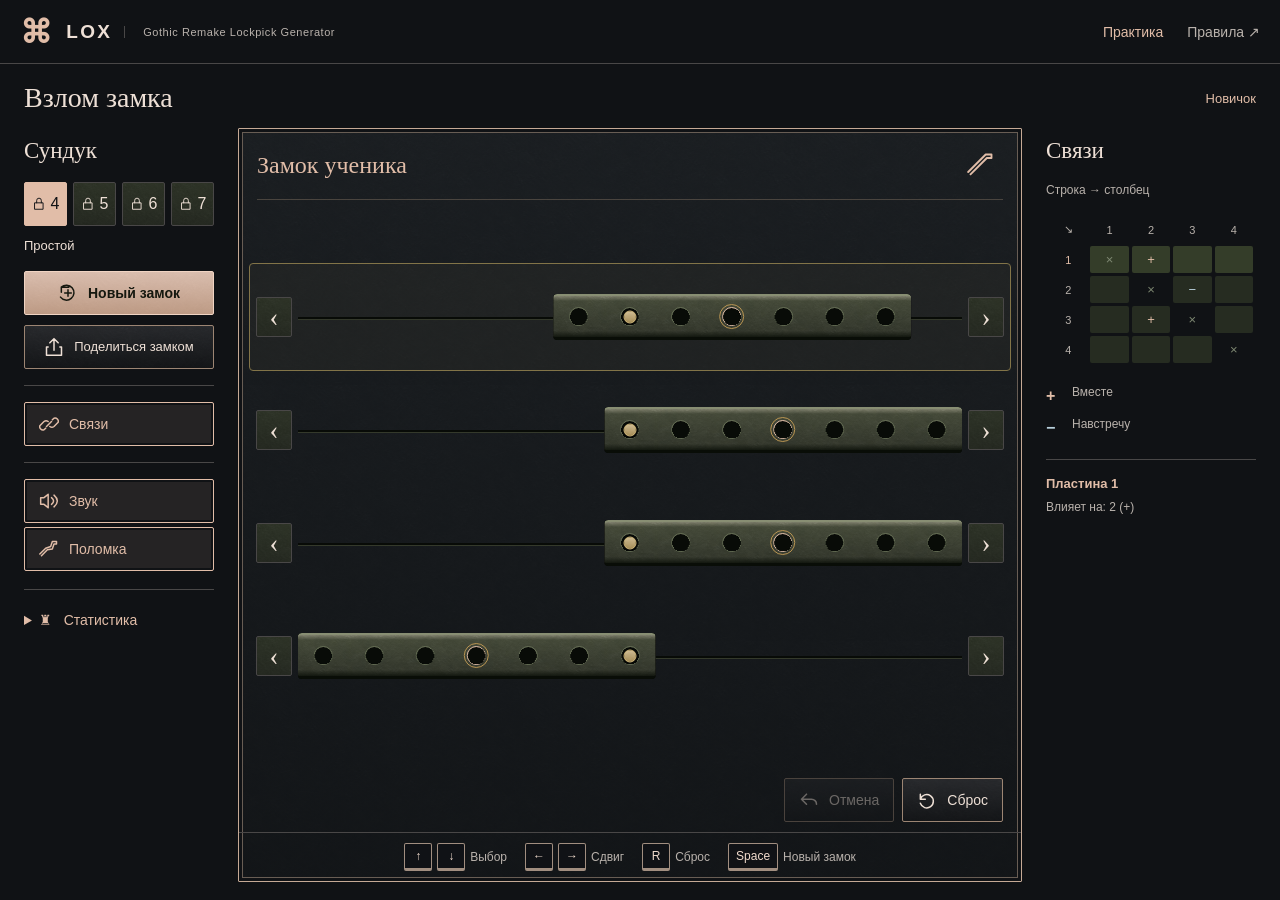
==== commit fd06abf4: "Track plate dragging live and settle on release" ====
--- a/index.html
+++ b/index.html
@@ -1,9 +1,9 @@
 <!doctype html>
-<html lang="ru"><head><meta charset="UTF-8"><meta name="viewport" content="width=device-width,initial-scale=1,viewport-fit=cover"><meta name="theme-color" content="#111310"><meta name="description" content="LOX — игра по мотивам взлома замков Gothic Remake: случайные решаемые сундуки, связанные пластины и объяснение механики."><title>LOX</title><link rel="stylesheet" href="./style.css?v=5d3ed15751ca"></head>
+<html lang="ru"><head><meta charset="UTF-8"><meta name="viewport" content="width=device-width,initial-scale=1,viewport-fit=cover"><meta name="theme-color" content="#111310"><meta name="description" content="LOX — игра по мотивам взлома замков Gothic Remake: случайные решаемые сундуки, связанные пластины и объяснение механики."><title>LOX</title><link rel="stylesheet" href="./style.css?v=f946dd220761"></head>
 <body class="game-page"><header class="header"><a href="./" class="brand"><span class="brand-mark">⌘</span> LOX <span class="brand-sub">Gothic Remake Lockpick Generator</span></a><nav aria-label="Главная навигация"><a href="./" aria-current="page">Практика</a><a href="./guide.html">Правила <span aria-hidden="true">↗</span></a></nav><div class="mobile-nav"><button id="open-links"><svg class="icon" viewBox="0 0 24 24" fill="none" stroke="currentColor" stroke-width="1.6" stroke-linecap="round" stroke-linejoin="round" aria-hidden="true"><path d="m9 15 6-6 M8 17l-2 2a4 4 0 0 1-5-5l5-5a4 4 0 0 1 5 0 M16 7l2-2a4 4 0 0 1 5 5l-5 5a4 4 0 0 1-5 0"/></svg><span>Связи</span></button><button id="open-menu"><svg class="icon" viewBox="0 0 24 24" fill="none" stroke="currentColor" stroke-width="1.6" stroke-linecap="round" stroke-linejoin="round" aria-hidden="true"><path d="M4 6h16M4 12h16M4 18h16"/></svg><span>Меню</span></button></div></header>
 <main class="workspace"><div class="page-heading"><h1>Взлом замка</h1><div class="mode-tag" id="mode-tag">Новичок</div></div>
 <div class="layout"><aside class="setup"><section><h2>Сундук</h2><fieldset><legend class="sr-only">Сложность замка</legend><div class="levels"><button data-count="4" aria-pressed="true"><svg class="icon" viewBox="0 0 24 24" fill="none" stroke="currentColor" stroke-width="1.6" stroke-linecap="round" stroke-linejoin="round" aria-hidden="true"><path d="M5 10h14v11H5z M8 10V6a4 4 0 0 1 8 0v4"/></svg><span>4</span></button><button data-count="5" aria-pressed="false"><svg class="icon" viewBox="0 0 24 24" fill="none" stroke="currentColor" stroke-width="1.6" stroke-linecap="round" stroke-linejoin="round" aria-hidden="true"><path d="M5 10h14v11H5z M8 10V6a4 4 0 0 1 8 0v4"/></svg><span>5</span></button><button data-count="6" aria-pressed="false"><svg class="icon" viewBox="0 0 24 24" fill="none" stroke="currentColor" stroke-width="1.6" stroke-linecap="round" stroke-linejoin="round" aria-hidden="true"><path d="M5 10h14v11H5z M8 10V6a4 4 0 0 1 8 0v4"/></svg><span>6</span></button><button data-count="7" aria-pressed="false"><svg class="icon" viewBox="0 0 24 24" fill="none" stroke="currentColor" stroke-width="1.6" stroke-linecap="round" stroke-linejoin="round" aria-hidden="true"><path d="M5 10h14v11H5z M8 10V6a4 4 0 0 1 8 0v4"/></svg><span>7</span></button></div></fieldset><div class="level-caption"><strong id="difficulty">Простой</strong></div><button class="primary" id="new"><svg class="icon" viewBox="0 0 24 24" fill="none" stroke="currentColor" stroke-width="1.6" stroke-linecap="round" stroke-linejoin="round" aria-hidden="true"><path d="M4 5h9M4 5v6M4 5a9 9 0 1 1-1 12 M12 8v8m-4-4h8"/></svg><span>Новый замок</span></button><button id="share-lock" class="quiet share-button">Поделиться замком</button><button id="share-replay" class="quiet share-button" hidden>Поделиться реплеем</button></section><section class="settings"><button class="toggle" id="show-links" aria-pressed="true"><svg class="icon" viewBox="0 0 24 24" fill="none" stroke="currentColor" stroke-width="1.6" stroke-linecap="round" stroke-linejoin="round" aria-hidden="true"><path d="m9 15 6-6 M8 17l-2 2a4 4 0 0 1-5-5l5-5a4 4 0 0 1 5 0 M16 7l2-2a4 4 0 0 1 5 5l-5 5a4 4 0 0 1-5 0"/></svg><span>Связи</span></button></section><section class="audio-settings"><button class="toggle" id="sound" aria-pressed="true"><svg class="icon" viewBox="0 0 24 24" fill="none" stroke="currentColor" stroke-width="1.6" stroke-linecap="round" stroke-linejoin="round" aria-hidden="true"><path d="M11 4 6 8H2v8h4l5 4z M15 8q5 4 0 8 M18 5q8 7 0 14"/></svg><span>Звук</span></button><button class="toggle" id="fragile" aria-pressed="true"><svg class="icon" viewBox="0 0 24 24" fill="none" stroke="currentColor" stroke-width="1.6" stroke-linecap="round" stroke-linejoin="round" aria-hidden="true"><path d="M3 20 10 13l6-1 2-6h3V3h-5l-2 6-6 2-7 7"/></svg><span>Поломка</span></button></section><details id="stats-panel" class="stats-panel"><summary><span aria-hidden="true">♜</span> Статистика</summary><div id="stats-content"></div></details></aside>
 <section class="game" aria-label="Замок"><div class="game-heading"><div><h2 id="chest-name">Замок ученика</h2></div><button type="button" id="status-label" class="status-label pick-button" aria-label="Отмычка целая" disabled><svg class="icon" viewBox="0 0 24 24" fill="none" stroke="currentColor" stroke-width="1.6" stroke-linecap="round" stroke-linejoin="round" aria-hidden="true"><path d="M3 20 17 6h4V3h-5L1 18"/></svg></button></div><div id="board" class="board"></div><div class="game-bottom"><div id="result" class="result" role="status" hidden></div><div class="secondary-actions"><button id="undo" class="quiet" disabled><svg class="icon" viewBox="0 0 24 24" fill="none" stroke="currentColor" stroke-width="1.6" stroke-linecap="round" stroke-linejoin="round" aria-hidden="true"><path d="M9 5 3 11l6 6M3 11h12a6 6 0 0 1 6 6"/></svg><span>Отмена</span></button><button id="reset" class="quiet"><svg class="icon" viewBox="0 0 24 24" fill="none" stroke="currentColor" stroke-width="1.6" stroke-linecap="round" stroke-linejoin="round" aria-hidden="true"><path d="M4 5v6h6 M4 11a8 8 0 1 1 0 5"/></svg><span>Сброс</span></button></div></div><div class="mobile-controls"><button id="mobile-left" aria-label="Сдвинуть выбранную пластину влево">‹</button><button id="mobile-action" aria-label="Новый замок"><svg class="icon" viewBox="0 0 24 24" fill="none" stroke="currentColor" stroke-width="1.6" stroke-linecap="round" stroke-linejoin="round" aria-hidden="true"><path d="M4 5h9M4 5v6M4 5a9 9 0 1 1-1 12 M12 8v8m-4-4h8"/></svg><span>Новый замок</span></button><button id="mobile-right" aria-label="Сдвинуть выбранную пластину вправо">›</button></div><div class="keyboard-hint"><span><kbd>↑</kbd><kbd>↓</kbd> Выбор</span><span><kbd>←</kbd><kbd>→</kbd> Сдвиг</span><span><kbd>R</kbd> Сброс</span><span><kbd>Space</kbd> Новый замок</span></div></section>
 <aside class="connections"><h2>Связи</h2><p class="connection-intro">Строка → столбец</p><div id="matrix"></div><div class="link-legend"><p><b class="same">+</b><span>Вместе</span></p><p><b class="opposite">−</b><span>Навстречу</span></p></div><div class="selected-note" id="selected-note"></div></aside></div><footer><span>LOX</span><a href="./guide.html">Правила</a></footer></main><dialog id="mobile-menu" class="game-sheet" aria-labelledby="menu-title"><div class="sheet-heading"><h2 id="menu-title">Меню</h2><button data-close aria-label="Закрыть меню">✕</button></div><div id="menu-content"></div><a class="rules-link" href="./guide.html">Правила ↗</a></dialog><dialog id="mobile-links" class="game-sheet" aria-labelledby="links-title"><div class="sheet-heading"><h2 id="links-title">Связи</h2><button data-close aria-label="Закрыть связи">✕</button></div><div id="links-content"></div></dialog><dialog id="share-dialog" class="game-sheet" aria-labelledby="share-title"><div class="sheet-heading"><h2 id="share-title">Ссылка</h2><button id="share-close" aria-label="Закрыть">✕</button></div><p id="share-note" class="fine"></p><input id="share-url" type="text" readonly aria-label="Ссылка"><button id="copy-link" class="primary">Копировать</button><p id="copy-status" class="fine" role="status"></p></dialog>
 <dialog id="replay-dialog" class="replay-dialog" aria-labelledby="replay-title"><div class="sheet-heading"><h2 id="replay-title">Прохождение</h2><span id="replay-state">Реплей</span><button id="replay-close" aria-label="Закрыть реплей">✕</button></div><div id="replay-board" class="board replay-board"></div><div class="replay-controls"><div class="replay-transport"><button id="replay-prev" aria-label="Предыдущий шаг">←</button><button id="replay-play" aria-label="Пауза">Ⅱ</button><button id="replay-next" aria-label="Следующий шаг">→</button><span id="replay-progress" aria-live="off"></span></div><div class="replay-rate"><button id="replay-slower" aria-label="Медленнее">−</button><span id="replay-speed">1 ход/с</span><button id="replay-faster" aria-label="Быстрее">+</button></div></div><div class="keyboard-hint"><span><kbd>←</kbd><kbd>→</kbd> Шаг</span><span><kbd>Space</kbd> Пауза</span><span><kbd>↑</kbd><kbd>↓</kbd> Скорость</span></div></dialog>
-<div id="break-flash" class="break-flash" aria-hidden="true"><span>LOX</span></div><script type="module" src="./app.js?v=76a3ead8f10c"></script></body></html>
+<div id="break-flash" class="break-flash" aria-hidden="true"><span>LOX</span></div><script type="module" src="./app.js?v=b64468f7965d"></script></body></html>
--- a/style.css
+++ b/style.css
@@ -73,3 +73,5 @@
 @supports (transition-timing-function:linear(0,1)){:root{--plate-travel:linear(0,.05 12%,.18 38%,.82 62%,.95 88%,1)}}
 .plate-bed{position:absolute;z-index:0;top:50%;left:calc(100% * 3 / 13);width:calc(100% * 7 / 13);height:78%;max-height:46px;translate:0 -50%;border-radius:4px;background:#080b07;pointer-events:none;transition:transform 200ms var(--plate-travel,cubic-bezier(.4,0,.6,1)) 25ms}
 .fixed-pin{opacity:1;transition:none}.moving .fixed-pin{opacity:1}
+
+.plate.dragging .plate-track,.plate.dragging .plate-bed{transition:none}.plate.dragging .fixed-pin{animation:none;transform:translate(-50%,-50%) scale(.84)}.plate.drag-settle .plate-track,.plate.drag-settle .plate-bed{transition:transform 160ms cubic-bezier(.2,.7,.3,1) 0ms}
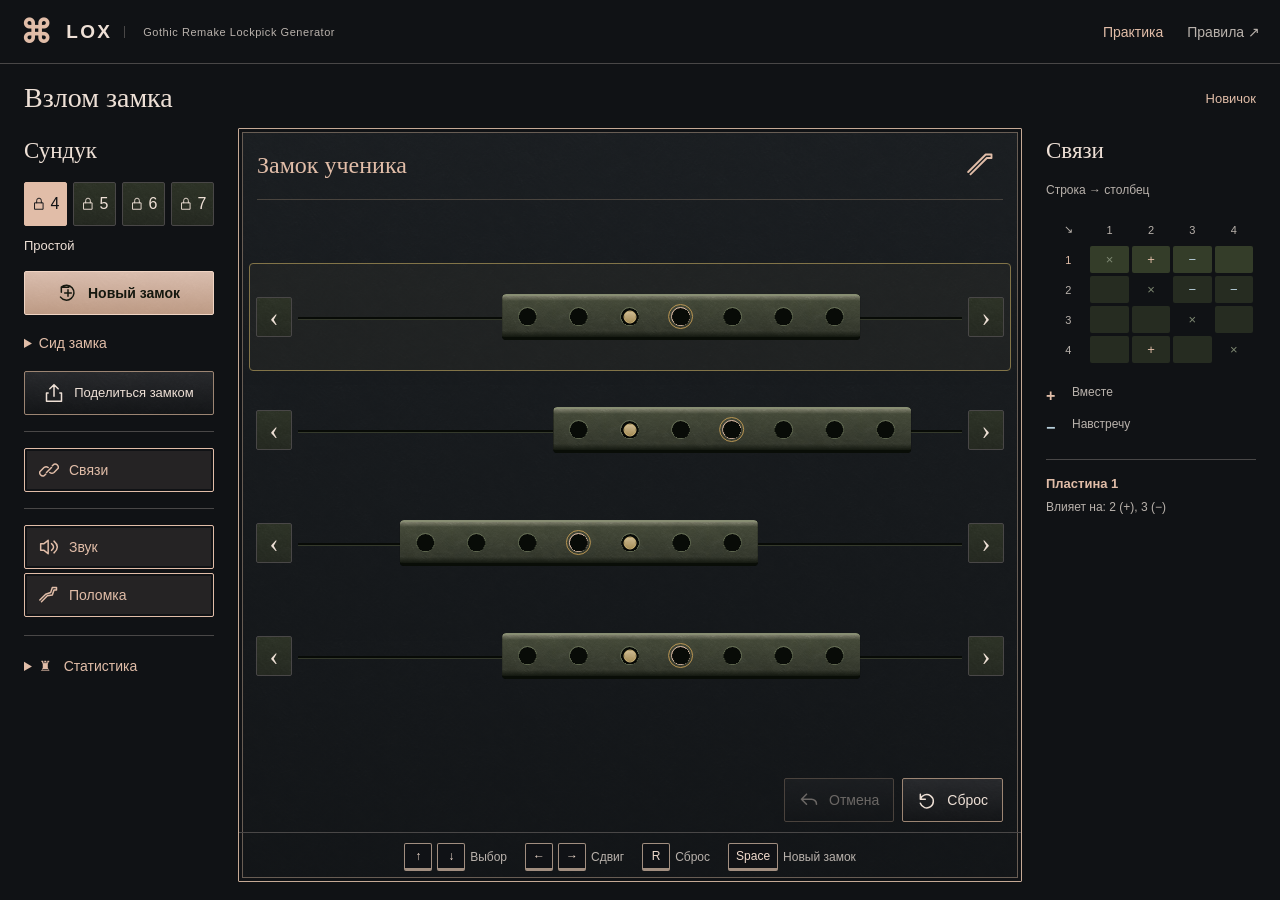
==== commit 553e59c9: "Accept reproducible text seeds and preserve them in shared links" ====
--- a/index.html
+++ b/index.html
@@ -1,9 +1,9 @@
 <!doctype html>
-<html lang="ru"><head><meta charset="UTF-8"><meta name="viewport" content="width=device-width,initial-scale=1,viewport-fit=cover"><meta name="theme-color" content="#111310"><meta name="description" content="LOX — игра по мотивам взлома замков Gothic Remake: случайные решаемые сундуки, связанные пластины и объяснение механики."><title>LOX</title><link rel="stylesheet" href="./style.css?v=f946dd220761"></head>
+<html lang="ru"><head><meta charset="UTF-8"><meta name="viewport" content="width=device-width,initial-scale=1,viewport-fit=cover"><meta name="theme-color" content="#111310"><meta name="description" content="LOX — игра по мотивам взлома замков Gothic Remake: случайные решаемые сундуки, связанные пластины и объяснение механики."><title>LOX</title><link rel="stylesheet" href="./style.css?v=4e3e2d72d8f1"></head>
 <body class="game-page"><header class="header"><a href="./" class="brand"><span class="brand-mark">⌘</span> LOX <span class="brand-sub">Gothic Remake Lockpick Generator</span></a><nav aria-label="Главная навигация"><a href="./" aria-current="page">Практика</a><a href="./guide.html">Правила <span aria-hidden="true">↗</span></a></nav><div class="mobile-nav"><button id="open-links"><svg class="icon" viewBox="0 0 24 24" fill="none" stroke="currentColor" stroke-width="1.6" stroke-linecap="round" stroke-linejoin="round" aria-hidden="true"><path d="m9 15 6-6 M8 17l-2 2a4 4 0 0 1-5-5l5-5a4 4 0 0 1 5 0 M16 7l2-2a4 4 0 0 1 5 5l-5 5a4 4 0 0 1-5 0"/></svg><span>Связи</span></button><button id="open-menu"><svg class="icon" viewBox="0 0 24 24" fill="none" stroke="currentColor" stroke-width="1.6" stroke-linecap="round" stroke-linejoin="round" aria-hidden="true"><path d="M4 6h16M4 12h16M4 18h16"/></svg><span>Меню</span></button></div></header>
 <main class="workspace"><div class="page-heading"><h1>Взлом замка</h1><div class="mode-tag" id="mode-tag">Новичок</div></div>
-<div class="layout"><aside class="setup"><section><h2>Сундук</h2><fieldset><legend class="sr-only">Сложность замка</legend><div class="levels"><button data-count="4" aria-pressed="true"><svg class="icon" viewBox="0 0 24 24" fill="none" stroke="currentColor" stroke-width="1.6" stroke-linecap="round" stroke-linejoin="round" aria-hidden="true"><path d="M5 10h14v11H5z M8 10V6a4 4 0 0 1 8 0v4"/></svg><span>4</span></button><button data-count="5" aria-pressed="false"><svg class="icon" viewBox="0 0 24 24" fill="none" stroke="currentColor" stroke-width="1.6" stroke-linecap="round" stroke-linejoin="round" aria-hidden="true"><path d="M5 10h14v11H5z M8 10V6a4 4 0 0 1 8 0v4"/></svg><span>5</span></button><button data-count="6" aria-pressed="false"><svg class="icon" viewBox="0 0 24 24" fill="none" stroke="currentColor" stroke-width="1.6" stroke-linecap="round" stroke-linejoin="round" aria-hidden="true"><path d="M5 10h14v11H5z M8 10V6a4 4 0 0 1 8 0v4"/></svg><span>6</span></button><button data-count="7" aria-pressed="false"><svg class="icon" viewBox="0 0 24 24" fill="none" stroke="currentColor" stroke-width="1.6" stroke-linecap="round" stroke-linejoin="round" aria-hidden="true"><path d="M5 10h14v11H5z M8 10V6a4 4 0 0 1 8 0v4"/></svg><span>7</span></button></div></fieldset><div class="level-caption"><strong id="difficulty">Простой</strong></div><button class="primary" id="new"><svg class="icon" viewBox="0 0 24 24" fill="none" stroke="currentColor" stroke-width="1.6" stroke-linecap="round" stroke-linejoin="round" aria-hidden="true"><path d="M4 5h9M4 5v6M4 5a9 9 0 1 1-1 12 M12 8v8m-4-4h8"/></svg><span>Новый замок</span></button><button id="share-lock" class="quiet share-button">Поделиться замком</button><button id="share-replay" class="quiet share-button" hidden>Поделиться реплеем</button></section><section class="settings"><button class="toggle" id="show-links" aria-pressed="true"><svg class="icon" viewBox="0 0 24 24" fill="none" stroke="currentColor" stroke-width="1.6" stroke-linecap="round" stroke-linejoin="round" aria-hidden="true"><path d="m9 15 6-6 M8 17l-2 2a4 4 0 0 1-5-5l5-5a4 4 0 0 1 5 0 M16 7l2-2a4 4 0 0 1 5 5l-5 5a4 4 0 0 1-5 0"/></svg><span>Связи</span></button></section><section class="audio-settings"><button class="toggle" id="sound" aria-pressed="true"><svg class="icon" viewBox="0 0 24 24" fill="none" stroke="currentColor" stroke-width="1.6" stroke-linecap="round" stroke-linejoin="round" aria-hidden="true"><path d="M11 4 6 8H2v8h4l5 4z M15 8q5 4 0 8 M18 5q8 7 0 14"/></svg><span>Звук</span></button><button class="toggle" id="fragile" aria-pressed="true"><svg class="icon" viewBox="0 0 24 24" fill="none" stroke="currentColor" stroke-width="1.6" stroke-linecap="round" stroke-linejoin="round" aria-hidden="true"><path d="M3 20 10 13l6-1 2-6h3V3h-5l-2 6-6 2-7 7"/></svg><span>Поломка</span></button></section><details id="stats-panel" class="stats-panel"><summary><span aria-hidden="true">♜</span> Статистика</summary><div id="stats-content"></div></details></aside>
+<div class="layout"><aside class="setup"><section><h2>Сундук</h2><fieldset><legend class="sr-only">Сложность замка</legend><div class="levels"><button data-count="4" aria-pressed="true"><svg class="icon" viewBox="0 0 24 24" fill="none" stroke="currentColor" stroke-width="1.6" stroke-linecap="round" stroke-linejoin="round" aria-hidden="true"><path d="M5 10h14v11H5z M8 10V6a4 4 0 0 1 8 0v4"/></svg><span>4</span></button><button data-count="5" aria-pressed="false"><svg class="icon" viewBox="0 0 24 24" fill="none" stroke="currentColor" stroke-width="1.6" stroke-linecap="round" stroke-linejoin="round" aria-hidden="true"><path d="M5 10h14v11H5z M8 10V6a4 4 0 0 1 8 0v4"/></svg><span>5</span></button><button data-count="6" aria-pressed="false"><svg class="icon" viewBox="0 0 24 24" fill="none" stroke="currentColor" stroke-width="1.6" stroke-linecap="round" stroke-linejoin="round" aria-hidden="true"><path d="M5 10h14v11H5z M8 10V6a4 4 0 0 1 8 0v4"/></svg><span>6</span></button><button data-count="7" aria-pressed="false"><svg class="icon" viewBox="0 0 24 24" fill="none" stroke="currentColor" stroke-width="1.6" stroke-linecap="round" stroke-linejoin="round" aria-hidden="true"><path d="M5 10h14v11H5z M8 10V6a4 4 0 0 1 8 0v4"/></svg><span>7</span></button></div></fieldset><div class="level-caption"><strong id="difficulty">Простой</strong></div><button class="primary" id="new"><svg class="icon" viewBox="0 0 24 24" fill="none" stroke="currentColor" stroke-width="1.6" stroke-linecap="round" stroke-linejoin="round" aria-hidden="true"><path d="M4 5h9M4 5v6M4 5a9 9 0 1 1-1 12 M12 8v8m-4-4h8"/></svg><span>Новый замок</span></button><details class="seed-panel"><summary>Сид замка</summary><form id="seed-form"><label class="sr-only" for="seed-input">Цифры, буквы или фраза</label><input id="seed-input" type="text" maxlength="128" placeholder="Пусто — случайный" autocomplete="off" spellcheck="false"><button id="open-seed" type="submit" class="quiet">Открыть</button><p id="seed-error" class="fine" role="status"></p></form></details><button id="share-lock" class="quiet share-button">Поделиться замком</button><button id="share-replay" class="quiet share-button" hidden>Поделиться реплеем</button></section><section class="settings"><button class="toggle" id="show-links" aria-pressed="true"><svg class="icon" viewBox="0 0 24 24" fill="none" stroke="currentColor" stroke-width="1.6" stroke-linecap="round" stroke-linejoin="round" aria-hidden="true"><path d="m9 15 6-6 M8 17l-2 2a4 4 0 0 1-5-5l5-5a4 4 0 0 1 5 0 M16 7l2-2a4 4 0 0 1 5 5l-5 5a4 4 0 0 1-5 0"/></svg><span>Связи</span></button></section><section class="audio-settings"><button class="toggle" id="sound" aria-pressed="true"><svg class="icon" viewBox="0 0 24 24" fill="none" stroke="currentColor" stroke-width="1.6" stroke-linecap="round" stroke-linejoin="round" aria-hidden="true"><path d="M11 4 6 8H2v8h4l5 4z M15 8q5 4 0 8 M18 5q8 7 0 14"/></svg><span>Звук</span></button><button class="toggle" id="fragile" aria-pressed="true"><svg class="icon" viewBox="0 0 24 24" fill="none" stroke="currentColor" stroke-width="1.6" stroke-linecap="round" stroke-linejoin="round" aria-hidden="true"><path d="M3 20 10 13l6-1 2-6h3V3h-5l-2 6-6 2-7 7"/></svg><span>Поломка</span></button></section><details id="stats-panel" class="stats-panel"><summary><span aria-hidden="true">♜</span> Статистика</summary><div id="stats-content"></div></details></aside>
 <section class="game" aria-label="Замок"><div class="game-heading"><div><h2 id="chest-name">Замок ученика</h2></div><button type="button" id="status-label" class="status-label pick-button" aria-label="Отмычка целая" disabled><svg class="icon" viewBox="0 0 24 24" fill="none" stroke="currentColor" stroke-width="1.6" stroke-linecap="round" stroke-linejoin="round" aria-hidden="true"><path d="M3 20 17 6h4V3h-5L1 18"/></svg></button></div><div id="board" class="board"></div><div class="game-bottom"><div id="result" class="result" role="status" hidden></div><div class="secondary-actions"><button id="undo" class="quiet" disabled><svg class="icon" viewBox="0 0 24 24" fill="none" stroke="currentColor" stroke-width="1.6" stroke-linecap="round" stroke-linejoin="round" aria-hidden="true"><path d="M9 5 3 11l6 6M3 11h12a6 6 0 0 1 6 6"/></svg><span>Отмена</span></button><button id="reset" class="quiet"><svg class="icon" viewBox="0 0 24 24" fill="none" stroke="currentColor" stroke-width="1.6" stroke-linecap="round" stroke-linejoin="round" aria-hidden="true"><path d="M4 5v6h6 M4 11a8 8 0 1 1 0 5"/></svg><span>Сброс</span></button></div></div><div class="mobile-controls"><button id="mobile-left" aria-label="Сдвинуть выбранную пластину влево">‹</button><button id="mobile-action" aria-label="Новый замок"><svg class="icon" viewBox="0 0 24 24" fill="none" stroke="currentColor" stroke-width="1.6" stroke-linecap="round" stroke-linejoin="round" aria-hidden="true"><path d="M4 5h9M4 5v6M4 5a9 9 0 1 1-1 12 M12 8v8m-4-4h8"/></svg><span>Новый замок</span></button><button id="mobile-right" aria-label="Сдвинуть выбранную пластину вправо">›</button></div><div class="keyboard-hint"><span><kbd>↑</kbd><kbd>↓</kbd> Выбор</span><span><kbd>←</kbd><kbd>→</kbd> Сдвиг</span><span><kbd>R</kbd> Сброс</span><span><kbd>Space</kbd> Новый замок</span></div></section>
 <aside class="connections"><h2>Связи</h2><p class="connection-intro">Строка → столбец</p><div id="matrix"></div><div class="link-legend"><p><b class="same">+</b><span>Вместе</span></p><p><b class="opposite">−</b><span>Навстречу</span></p></div><div class="selected-note" id="selected-note"></div></aside></div><footer><span>LOX</span><a href="./guide.html">Правила</a></footer></main><dialog id="mobile-menu" class="game-sheet" aria-labelledby="menu-title"><div class="sheet-heading"><h2 id="menu-title">Меню</h2><button data-close aria-label="Закрыть меню">✕</button></div><div id="menu-content"></div><a class="rules-link" href="./guide.html">Правила ↗</a></dialog><dialog id="mobile-links" class="game-sheet" aria-labelledby="links-title"><div class="sheet-heading"><h2 id="links-title">Связи</h2><button data-close aria-label="Закрыть связи">✕</button></div><div id="links-content"></div></dialog><dialog id="share-dialog" class="game-sheet" aria-labelledby="share-title"><div class="sheet-heading"><h2 id="share-title">Ссылка</h2><button id="share-close" aria-label="Закрыть">✕</button></div><p id="share-note" class="fine"></p><input id="share-url" type="text" readonly aria-label="Ссылка"><button id="copy-link" class="primary">Копировать</button><p id="copy-status" class="fine" role="status"></p></dialog>
 <dialog id="replay-dialog" class="replay-dialog" aria-labelledby="replay-title"><div class="sheet-heading"><h2 id="replay-title">Прохождение</h2><span id="replay-state">Реплей</span><button id="replay-close" aria-label="Закрыть реплей">✕</button></div><div id="replay-board" class="board replay-board"></div><div class="replay-controls"><div class="replay-transport"><button id="replay-prev" aria-label="Предыдущий шаг">←</button><button id="replay-play" aria-label="Пауза">Ⅱ</button><button id="replay-next" aria-label="Следующий шаг">→</button><span id="replay-progress" aria-live="off"></span></div><div class="replay-rate"><button id="replay-slower" aria-label="Медленнее">−</button><span id="replay-speed">1 ход/с</span><button id="replay-faster" aria-label="Быстрее">+</button></div></div><div class="keyboard-hint"><span><kbd>←</kbd><kbd>→</kbd> Шаг</span><span><kbd>Space</kbd> Пауза</span><span><kbd>↑</kbd><kbd>↓</kbd> Скорость</span></div></dialog>
-<div id="break-flash" class="break-flash" aria-hidden="true"><span>LOX</span></div><script type="module" src="./app.js?v=b64468f7965d"></script></body></html>
+<div id="break-flash" class="break-flash" aria-hidden="true"><span>LOX</span></div><script type="module" src="./app.js?v=f7eb24592a15"></script></body></html>
--- a/style.css
+++ b/style.css
@@ -75,3 +75,5 @@
 .fixed-pin{opacity:1;transition:none}.moving .fixed-pin{opacity:1}
 
 .plate.dragging .plate-track,.plate.dragging .plate-bed{transition:none}.plate.dragging .fixed-pin{animation:none;transform:translate(-50%,-50%) scale(.84)}.plate.drag-settle .plate-track,.plate.drag-settle .plate-bed{transition:transform 160ms cubic-bezier(.2,.7,.3,1) 0ms}
+
+.seed-panel{margin-top:10px}.seed-panel summary{padding:10px 0;cursor:pointer;color:var(--gold);font-size:14px}.seed-panel input{width:100%;min-width:0;height:44px;padding:10px;border:1px solid var(--line);background:var(--bg);color:var(--text);font:14px Arial,sans-serif;user-select:text;-webkit-user-select:text}.seed-panel button{width:100%;margin-top:8px}#seed-error:empty{display:none}
